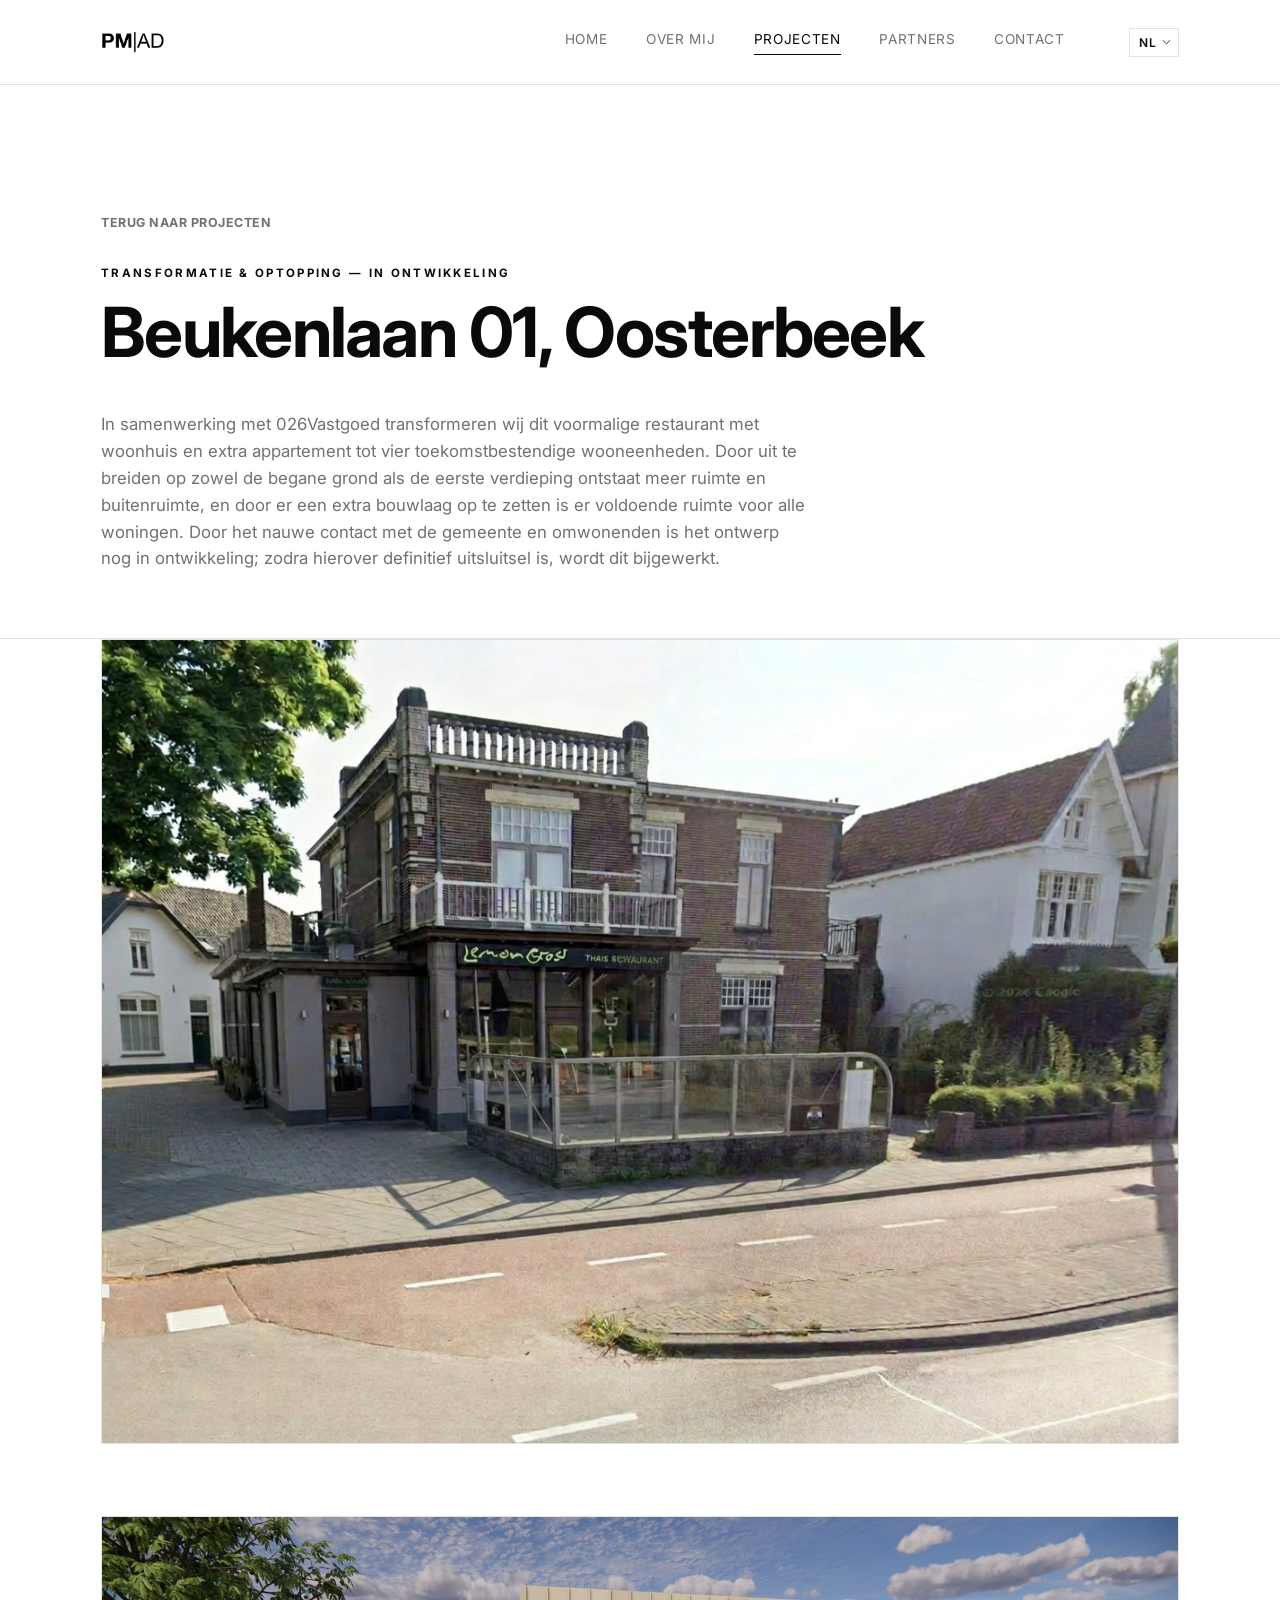
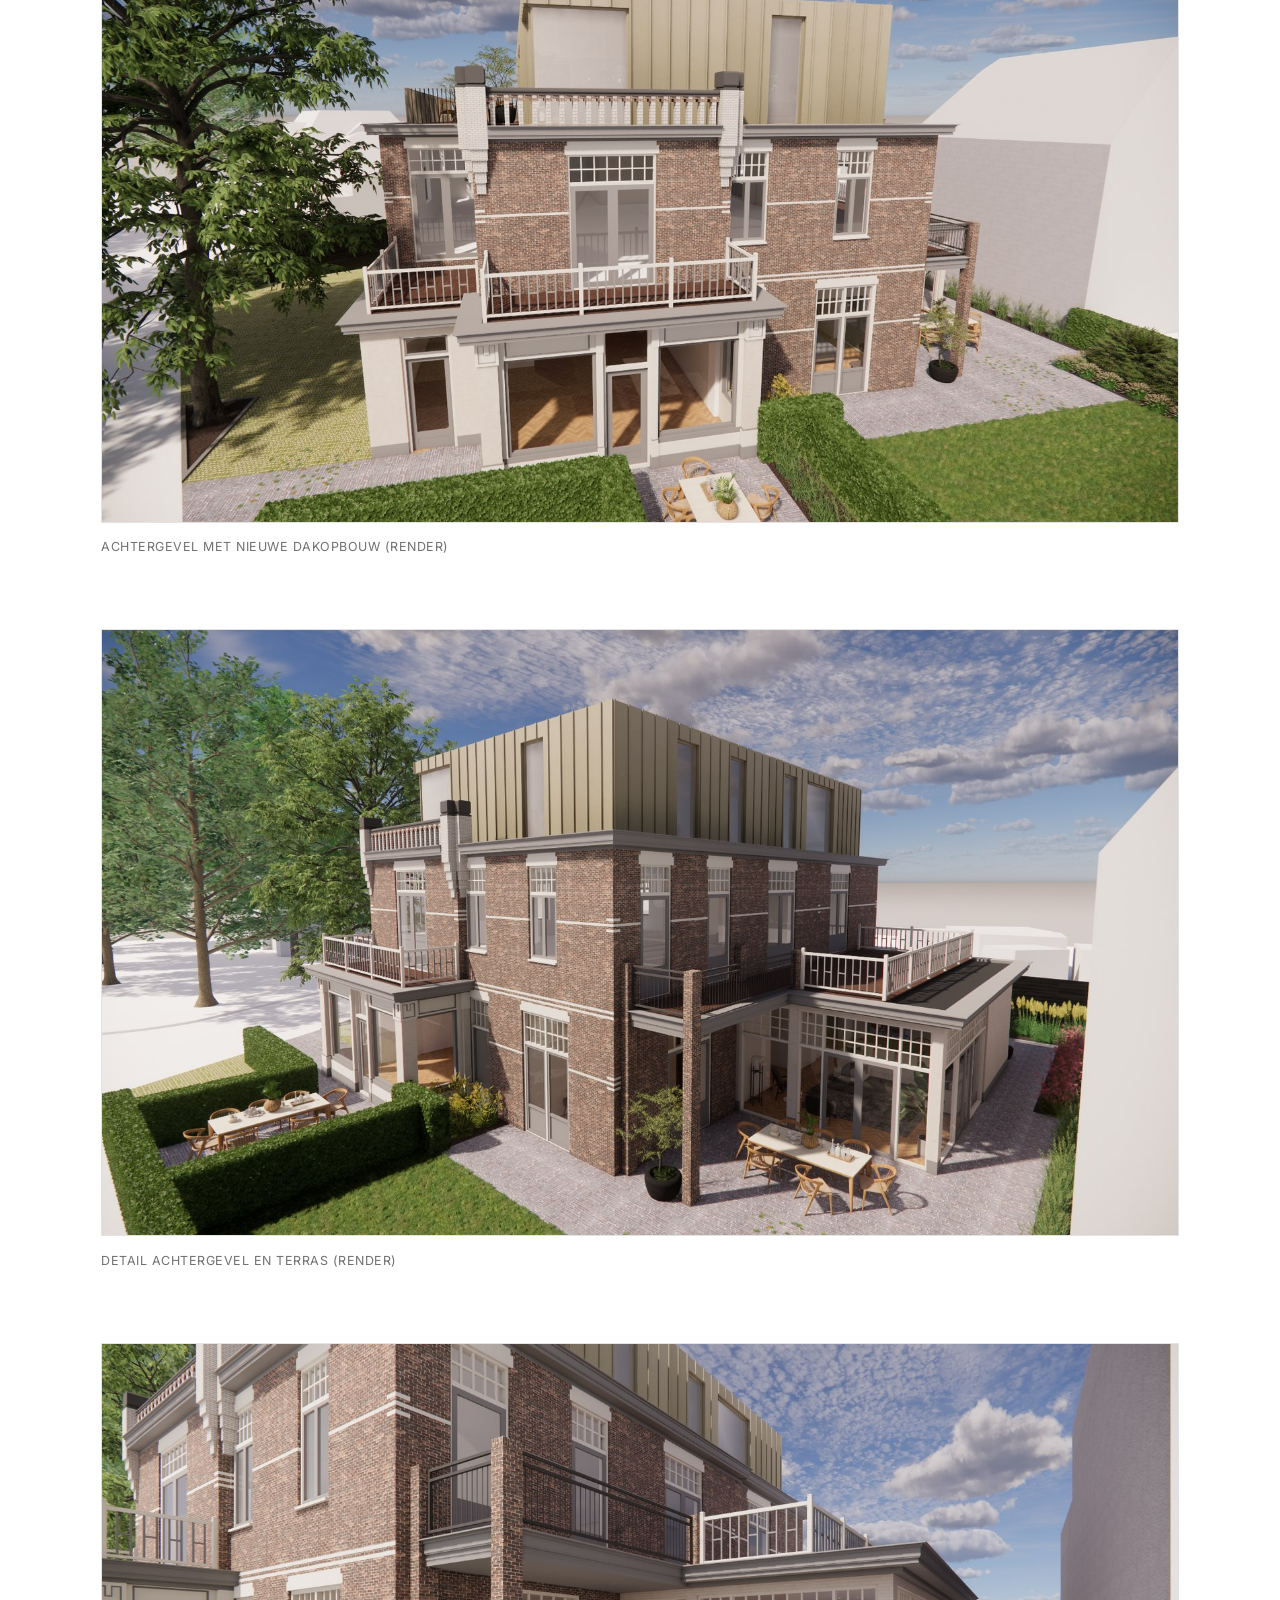
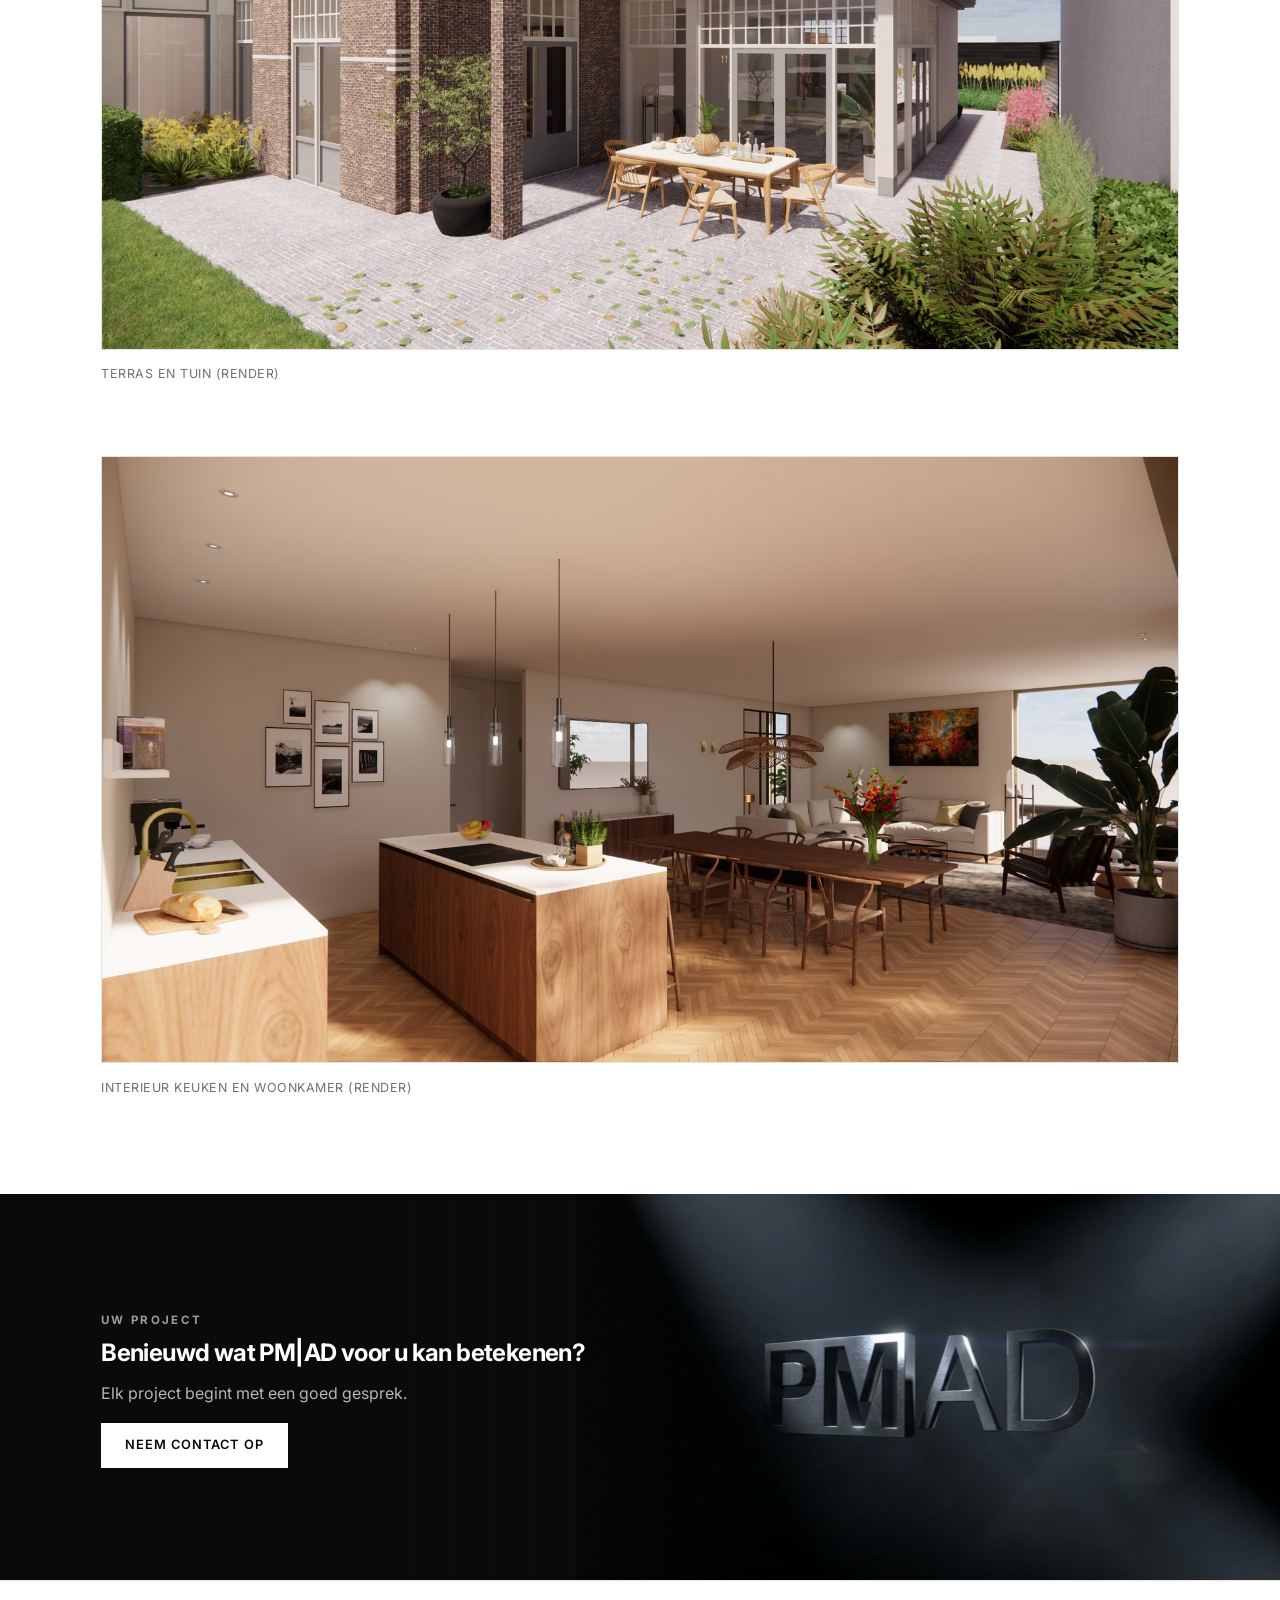
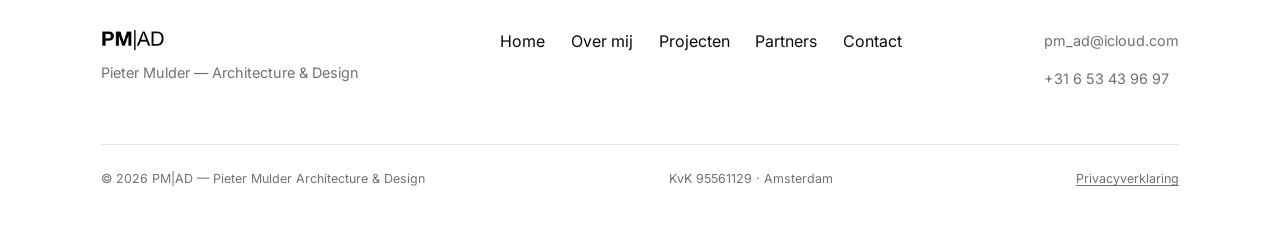
==== beukenlaan-01-oosterbeek.html @ d25ec25c "Add files via upload" ====
<!DOCTYPE html>
<html lang="nl" data-i18n-title="projects.beukenlaan.metaTitle" data-i18n-desc="projects.beukenlaan.metaDescription">
<head>
<meta charset="UTF-8">
<script>document.documentElement.classList.add('js');</script>
<meta name="viewport" content="width=device-width, initial-scale=1.0">
<title>Beukenlaan 01, Oosterbeek — PM|AD</title>
<meta name="description" content="Alle beelden van Beukenlaan 01: transformatie van een voormalig restaurant en woonhuis in Oosterbeek tot vier toekomstbestendige wooneenheden, in samenwerking met 026Vastgoed.">
<link rel="canonical" href="https://pmad.nl/beukenlaan-01-oosterbeek.html">
<meta property="og:type" content="article">
<meta property="og:site_name" content="PM|AD">
<meta property="og:locale" content="nl_NL">
<meta property="og:title" content="Beukenlaan 01, Oosterbeek — PM|AD">
<meta property="og:description" content="Alle beelden van Beukenlaan 01: transformatie van een voormalig restaurant en woonhuis in Oosterbeek tot vier toekomstbestendige wooneenheden, in samenwerking met 026Vastgoed.">
<meta property="og:url" content="https://pmad.nl/beukenlaan-01-oosterbeek.html">
<meta property="og:image" content="https://pmad.nl/images/og-image.jpg">
<meta property="og:image:width" content="1200">
<meta property="og:image:height" content="630">
<meta name="twitter:card" content="summary_large_image">
<meta name="twitter:title" content="Beukenlaan 01, Oosterbeek — PM|AD">
<meta name="twitter:description" content="Alle beelden van Beukenlaan 01: transformatie van een voormalig restaurant en woonhuis in Oosterbeek tot vier toekomstbestendige wooneenheden, in samenwerking met 026Vastgoed.">
<meta name="twitter:image" content="https://pmad.nl/images/og-image.jpg">
<link rel="icon" type="image/png" href="favicon-32.png">
<link rel="apple-touch-icon" href="apple-touch-icon.png">
<link rel="stylesheet" href="css/style.css">
</head>
<body>

<header class="site-header">
  <div class="container">
    <a href="index.html" class="logo" aria-label="PM|AD — home"><img src="images/logo-zwart-wit.png" alt="PM|AD — Pieter Mulder Architecture &amp; Design" class="logo-img"></a>
    <nav class="main-nav">
      <a href="index.html" data-i18n="nav.home">Home</a>
      <a href="over-mij.html" data-i18n="nav.about">Over mij</a>
      <a href="projecten.html" class="active" data-i18n="nav.projects">Projecten</a>
      <a href="partners.html" data-i18n="nav.partners">Partners</a>
      <a href="contact.html" data-i18n="nav.contact">Contact</a>
      <div class="lang-switch">
        <select class="lang-select" aria-label="Language / Taal">
          <option value="nl">NL</option>
          <option value="en">EN</option>
        </select>
      </div>
    </nav>
    <button class="nav-toggle" aria-label="Menu openen" data-i18n-attr="aria-label:nav.menuLabel"><span></span><span></span><span></span></button>
  </div>
</header>

<main>

  <section class="hero" style="padding-bottom: 2rem;">
    <div class="container">
      <a class="back-link reveal" href="projecten.html" data-i18n="common.backToProjects">&larr;&nbsp;Terug naar projecten</a>
      <span class="eyebrow reveal" data-i18n="projects.beukenlaan.meta">Transformatie &amp; optopping — in ontwikkeling</span>
      <h1 class="reveal" style="max-width:24ch;" data-i18n="projects.beukenlaan.title">Beukenlaan 01, Oosterbeek</h1>
      <p class="lede reveal" style="max-width:64ch;" data-i18n="projects.beukenlaan.desc">In samenwerking met 026Vastgoed transformeren wij dit voormalige restaurant met woonhuis en extra appartement tot vier toekomstbestendige wooneenheden. Door uit te breiden op zowel de begane grond als de eerste verdieping ontstaat meer ruimte en buitenruimte, en door er een extra bouwlaag op te zetten is er voldoende ruimte voor alle woningen. Door het nauwe contact met de gemeente en omwonenden is het ontwerp nog in ontwikkeling; zodra hierover definitief uitsluitsel is, wordt dit bijgewerkt.</p>
    </div>
  </section>

  <section style="padding-top:0;">
    <div class="container">
      <div class="image-stack">
        <figure class="reveal">
          <img src="images/beukenlaan-bestaand.jpg" alt="Beukenlaan 01 — bestaande situatie, Oosterbeek" loading="lazy">
        </figure>
        <figure class="reveal">
          <img src="images/beukenlaan-achtergevel.jpg" alt="Beukenlaan 01 — achtergevel met nieuwe dakopbouw (render)" loading="lazy">
          <figcaption data-i18n="projects.beukenlaan.d1">Achtergevel met nieuwe dakopbouw (render)</figcaption>
        </figure>
        <figure class="reveal">
          <img src="images/beukenlaan-achtergevel-detail.jpg" alt="Beukenlaan 01 — detail achtergevel en terras (render)" loading="lazy">
          <figcaption data-i18n="projects.beukenlaan.d2">Detail achtergevel en terras (render)</figcaption>
        </figure>
        <figure class="reveal">
          <img src="images/beukenlaan-tuin.jpg" alt="Beukenlaan 01 — terras en tuin (render)" loading="lazy">
          <figcaption data-i18n="projects.beukenlaan.d3">Terras en tuin (render)</figcaption>
        </figure>
        <figure class="reveal">
          <img src="images/beukenlaan-keuken.jpg" alt="Beukenlaan 01 — interieur keuken en woonkamer (render)" loading="lazy">
          <figcaption data-i18n="projects.beukenlaan.d4">Interieur keuken en woonkamer (render)</figcaption>
        </figure>
      </div>
    </div>
  </section>

  <section class="cta-band">
    <div class="container">
      <span class="eyebrow" data-i18n="projects.cta.eyebrow">Uw project</span>
      <h2 data-i18n="projects.cta.title">Benieuwd wat PM|AD voor u kan betekenen?</h2>
      <p data-i18n="projects.cta.text">Elk project begint met een goed gesprek.</p>
      <div class="btn-row">
        <a href="contact.html" class="btn btn-primary" data-i18n="projects.cta.btnContact">Neem contact op</a>
      </div>
    </div>
  </section>

</main>

<footer class="site-footer">
  <div class="container">
    <div class="footer-grid">
      <div class="footer-col">
        <a href="index.html" class="logo"><img src="images/logo-zwart-wit.png" alt="PM|AD — Pieter Mulder Architecture &amp; Design" class="logo-img"></a>
        <p data-i18n="footer.tagline">Pieter Mulder — Architecture &amp; Design</p>
      </div>
      <nav class="footer-nav">
        <a href="index.html" data-i18n="nav.home">Home</a>
        <a href="over-mij.html" data-i18n="nav.about">Over mij</a>
        <a href="projecten.html" data-i18n="nav.projects">Projecten</a>
        <a href="partners.html" data-i18n="nav.partners">Partners</a>
        <a href="contact.html" data-i18n="nav.contact">Contact</a>
      </nav>
      <div class="footer-col">
        <p><a href="mailto:pm_ad@icloud.com">pm_ad@icloud.com</a></p>
        <p><a href="tel:+31653439697">+31 6 53 43 96 97</a></p>
      </div>
    </div>
    <div class="footer-bottom">
      <span>&copy; <span data-year></span> <span data-i18n="footer.copyrightName">PM|AD — Pieter Mulder Architecture &amp; Design</span></span>
      <span>KvK 95561129 · Amsterdam</span>
      <a href="privacy.html" data-i18n="footer.privacyLink">Privacyverklaring</a>
    </div>
  </div>
</footer>

<script src="js/i18n.js"></script>
<script src="js/main.js"></script>
</body>
</html>
---- css/style.css ----
/* ===========================================================
   PM|AD — Architectuur
   Strak, minimalistisch, monochroom (zwart / wit / grijs).
   =========================================================== */

@import url('https://fonts.googleapis.com/css2?family=Inter:wght@300;400;500;600;700;800&display=swap');

:root {
  --bg: #ffffff;
  --bg-alt: #f3f3f3;
  --ink: #0a0a0a;
  --muted: #717171;
  --line: #e3e3e3;
  --accent: #0a0a0a;
  --accent-ink: #ffffff;
  --max: 1180px;
  --pad: clamp(1.5rem, 4vw, 4rem);
  --sans: 'Inter', -apple-system, BlinkMacSystemFont, 'Segoe UI', sans-serif;
}

* { box-sizing: border-box; }
html { scroll-behavior: smooth; }

body {
  margin: 0;
  background: var(--bg);
  color: var(--ink);
  font-family: var(--sans);
  font-weight: 400;
  line-height: 1.6;
  -webkit-font-smoothing: antialiased;
}

img { max-width: 100%; display: block; }

a { color: inherit; text-decoration: none; }

h1, h2, h3, h4 {
  font-family: var(--sans);
  font-weight: 700;
  line-height: 1.1;
  margin: 0 0 0.6em;
  letter-spacing: -0.025em;
}

p { margin: 0 0 1em; color: var(--ink); }

.container {
  max-width: var(--max);
  margin: 0 auto;
  padding: 0 var(--pad);
}

.eyebrow {
  display: inline-block;
  font-size: 0.72rem;
  letter-spacing: 0.2em;
  text-transform: uppercase;
  color: var(--ink);
  font-weight: 700;
  margin-bottom: 1em;
}

/* ---------- Header ---------- */
.site-header {
  position: sticky;
  top: 0;
  z-index: 50;
  background: rgba(255, 255, 255, 0.92);
  backdrop-filter: blur(8px);
  border-bottom: 1px solid var(--line);
}

.site-header .container {
  display: flex;
  align-items: center;
  justify-content: space-between;
  height: 84px;
}

/* Wordmark: PM (bold) | (thin bar) AD (regular) — naar het aangeleverde logo */
.logo {
  display: inline-flex;
  align-items: center;
  gap: 0.4em;
  font-family: var(--sans);
  font-weight: 800;
  font-size: 1.3rem;
  letter-spacing: 0.01em;
  text-transform: uppercase;
  line-height: 1;
}

.logo .lite {
  font-weight: 400;
}

.logo .bar {
  display: inline-block;
  width: 1px;
  height: 0.95em;
  background: currentColor;
  opacity: 0.45;
}

.logo-img {
  height: 22px;
  width: auto;
  display: block;
}

.logo span.tagline {
  display: block;
  font-family: var(--sans);
  font-weight: 400;
  text-transform: none;
  letter-spacing: 0.03em;
  font-size: 0.62rem;
  color: var(--muted);
  opacity: 1;
  margin-top: 0.15em;
}

.site-footer .logo,
.cta-band .logo { margin-bottom: 0.3rem; }

.main-nav {
  display: flex;
  align-items: center;
  gap: 2.4rem;
}

.main-nav a {
  font-size: 0.85rem;
  letter-spacing: 0.05em;
  text-transform: uppercase;
  color: var(--muted);
  position: relative;
  padding-bottom: 4px;
  transition: color 0.25s ease;
}

.main-nav a:hover,
.main-nav a.active {
  color: var(--ink);
}

.main-nav a.active::after {
  content: '';
  position: absolute;
  left: 0;
  bottom: 0;
  width: 100%;
  height: 1px;
  background: var(--ink);
}

.nav-toggle {
  display: none;
  flex-direction: column;
  gap: 5px;
  background: none;
  border: none;
  cursor: pointer;
  padding: 8px;
}

.nav-toggle span {
  width: 22px;
  height: 1px;
  background: var(--ink);
  display: block;
}

/* ---------- Language switcher ---------- */
.lang-switch {
  display: flex;
  align-items: center;
  margin-left: 1.6rem;
}

.lang-select {
  appearance: none;
  -webkit-appearance: none;
  font-family: var(--sans);
  font-size: 0.75rem;
  font-weight: 600;
  letter-spacing: 0.06em;
  text-transform: uppercase;
  color: var(--ink);
  background: transparent
    url("data:image/svg+xml,%3Csvg xmlns='http://www.w3.org/2000/svg' viewBox='0 0 10 6'%3E%3Cpath d='M1 1l4 4 4-4' fill='none' stroke='%23717171' stroke-width='1.2'/%3E%3C/svg%3E")
    no-repeat right 0.6em center;
  background-size: 9px 6px;
  border: 1px solid var(--line);
  padding: 0.5em 1.7em 0.5em 0.8em;
  cursor: pointer;
  transition: border-color 0.2s ease;
}

.lang-select:hover,
.lang-select:focus {
  border-color: var(--ink);
  outline: none;
}

@media (max-width: 860px) {
  .lang-switch { margin-left: 1rem; }
}

/* ---------- Buttons ---------- */
.btn {
  display: inline-flex;
  align-items: center;
  gap: 0.5em;
  padding: 0.9em 1.8em;
  font-size: 0.8rem;
  font-weight: 600;
  letter-spacing: 0.08em;
  text-transform: uppercase;
  border: 1px solid var(--ink);
  transition: all 0.2s ease;
}

.btn-primary {
  background: var(--ink);
  color: var(--bg);
}

.btn-primary:hover {
  background: #2c2c2c;
  border-color: #2c2c2c;
}

.btn-outline {
  background: transparent;
  color: var(--ink);
}

.btn-outline:hover {
  background: var(--ink);
  color: var(--bg);
}

.btn-row {
  display: flex;
  gap: 1rem;
  flex-wrap: wrap;
}

/* ---------- Hero ---------- */
.hero {
  padding: clamp(4rem, 10vw, 8rem) 0 clamp(3rem, 8vw, 6rem);
  border-bottom: 1px solid var(--line);
}

.hero-grid {
  display: grid;
  grid-template-columns: 1.1fr 0.9fr;
  gap: clamp(2rem, 5vw, 5rem);
  align-items: end;
}

.hero h1 {
  font-size: clamp(2.4rem, 5.4vw, 4.4rem);
  max-width: 14ch;
}

.hero .lede {
  font-size: 1.05rem;
  color: var(--muted);
  max-width: 40ch;
  margin-bottom: 2em;
}

/* ---------- Placeholder image blocks ---------- */
.ph {
  position: relative;
  width: 100%;
  background:
    repeating-linear-gradient(135deg, rgba(10,10,10,0.05) 0px, rgba(10,10,10,0.05) 1px, transparent 1px, transparent 14px),
    var(--bg-alt);
  border: 1px solid var(--line);
  display: flex;
  align-items: center;
  justify-content: center;
  overflow: hidden;
}

.ph::before {
  content: '';
  position: absolute;
  inset: 0;
  background-image: url("data:image/svg+xml,%3Csvg xmlns='http://www.w3.org/2000/svg' viewBox='0 0 200 140' fill='none' stroke='%23717171' stroke-width='0.6' opacity='0.35'%3E%3Cpath d='M20 120 L20 40 L60 20 L100 40 L100 120'/%3E%3Cpath d='M100 120 L100 60 L150 45 L180 60 L180 120'/%3E%3Cline x1='10' y1='120' x2='190' y2='120'/%3E%3Cline x1='60' y1='20' x2='60' y2='120'/%3E%3Crect x='35' y='70' width='14' height='18'/%3E%3Crect x='115' y='75' width='14' height='18'/%3E%3Crect x='145' y='70' width='14' height='18'/%3E%3C/svg%3E");
  background-repeat: no-repeat;
  background-position: center;
  background-size: 60%;
}

.ph-label {
  position: relative;
  z-index: 1;
  font-family: var(--sans);
  font-size: 0.7rem;
  letter-spacing: 0.08em;
  text-transform: uppercase;
  color: var(--muted);
  background: var(--bg);
  border: 1px solid var(--line);
  padding: 0.5em 1em;
}

.hero .ph { aspect-ratio: 4 / 5; }

/* Homepage hero: real 3D PM|AD wordmark render */
.hero-image {
  aspect-ratio: 1 / 1;
  display: flex;
  align-items: center;
  justify-content: center;
  overflow: hidden;
}

.hero-image img {
  width: 100%;
  height: 100%;
  object-fit: cover;
  object-position: 41% 50%;
  display: block;
  -webkit-mask-image: radial-gradient(circle closest-side at center, #000 55%, transparent 100%);
  mask-image: radial-gradient(circle closest-side at center, #000 55%, transparent 100%);
  -webkit-mask-repeat: no-repeat;
  mask-repeat: no-repeat;
}

/* ---------- Sections ---------- */
section { padding: clamp(3.5rem, 8vw, 6rem) 0; }

.section-head {
  display: flex;
  justify-content: space-between;
  align-items: flex-end;
  gap: 2rem;
  margin-bottom: 3rem;
  border-bottom: 1px solid var(--line);
  padding-bottom: 1.5rem;
}

.section-head h2 { font-size: clamp(1.8rem, 3.4vw, 2.6rem); margin: 0; }

.section-head .lede { color: var(--muted); max-width: 42ch; margin: 0; }

/* ---------- Intro / stats ---------- */
.intro-split {
  display: grid;
  grid-template-columns: 0.9fr 1.1fr;
  gap: clamp(2rem, 5vw, 5rem);
}

.stat-row {
  display: grid;
  grid-template-columns: repeat(3, 1fr);
  gap: 2rem;
  margin-top: 2.5rem;
  border-top: 1px solid var(--line);
  padding-top: 2rem;
}

.stat-row.stat-row-2 {
  grid-template-columns: repeat(2, 1fr);
  max-width: 26rem;
}

.stat b {
  display: block;
  font-family: var(--sans);
  font-size: 2.2rem;
  font-weight: 800;
  color: var(--ink);
  letter-spacing: -0.02em;
}

.stat span {
  font-size: 0.78rem;
  letter-spacing: 0.04em;
  color: var(--muted);
}

/* ---------- Project grid ---------- */
.project-grid {
  display: grid;
  grid-template-columns: repeat(3, 1fr);
  gap: 2.5rem 2rem;
}

.project-card .ph { aspect-ratio: 4 / 3; margin-bottom: 1.2rem; }

.project-card h3 {
  font-size: 1.3rem;
  margin-bottom: 0.2em;
}

.project-card .meta {
  font-size: 0.75rem;
  letter-spacing: 0.06em;
  text-transform: uppercase;
  color: var(--muted);
  font-weight: 600;
  margin-bottom: 0.6em;
  display: block;
}

.project-card p { color: var(--muted); font-size: 0.95rem; }

.project-grid.wide { grid-template-columns: repeat(2, 1fr); }
.project-grid.wide .project-card .ph { aspect-ratio: 16 / 10; }

/* Real project photo (replaces .ph placeholder once a photo exists) */
.project-photo {
  display: block;
  aspect-ratio: 16 / 10;
  margin-bottom: 1.2rem;
  border: 1px solid var(--line);
  overflow: hidden;
  position: relative;
  cursor: pointer;
}

.project-photo img {
  width: 100%;
  height: 100%;
  object-fit: cover;
  display: block;
  filter: grayscale(1) contrast(1.04);
  transition: filter 0.3s ease;
}

.project-photo:hover img { filter: grayscale(0); }

.photo-hint {
  position: absolute;
  right: 0.9rem;
  bottom: 0.9rem;
  background: rgba(255, 255, 255, 0.92);
  color: var(--ink);
  font-size: 0.68rem;
  letter-spacing: 0.08em;
  text-transform: uppercase;
  font-weight: 700;
  padding: 0.55em 0.9em;
  opacity: 0;
  transform: translateY(6px);
  transition: opacity 0.25s ease, transform 0.25s ease;
}

.project-photo:hover .photo-hint,
.project-photo:focus-visible .photo-hint,
.partner-logo:hover .photo-hint,
.partner-logo:focus-visible .photo-hint {
  opacity: 1;
  transform: translateY(0);
}

/* Strip of supporting drawings (plattegronden, gevels) under a project */
.drawing-strip {
  display: grid;
  grid-template-columns: repeat(4, 1fr);
  gap: 0.9rem;
  margin-top: 1.3rem;
}

.drawing-thumb {
  border: 1px solid var(--line);
  background: var(--bg-alt);
  overflow: hidden;
}

.drawing-thumb img {
  width: 100%;
  height: 100%;
  object-fit: contain;
  aspect-ratio: 4 / 3;
  display: block;
  background: #fff;
  filter: grayscale(1) contrast(1.04);
}

.drawing-thumb span {
  display: block;
  font-size: 0.68rem;
  letter-spacing: 0.04em;
  text-transform: uppercase;
  color: var(--muted);
  padding: 0.5em 0.7em;
  border-top: 1px solid var(--line);
}

@media (max-width: 700px) {
  .drawing-strip { grid-template-columns: repeat(2, 1fr); }
}

/* ---------- Project detail page (all images, stacked) ---------- */
.back-link {
  display: flex;
  width: fit-content;
  align-items: center;
  gap: 0.5em;
  font-family: var(--sans);
  font-size: 0.78rem;
  font-weight: 700;
  letter-spacing: 0.04em;
  text-transform: uppercase;
  color: var(--muted);
  text-decoration: none;
  margin-bottom: 1.6rem;
  transition: color 0.2s ease;
}

.back-link:hover { color: var(--ink); }

.image-stack {
  display: flex;
  flex-direction: column;
  gap: clamp(2.5rem, 6vw, 4.5rem);
}

.image-stack figure {
  margin: 0;
}

.image-stack img {
  width: 100%;
  height: auto;
  display: block;
  border: 1px solid var(--line);
}

.image-stack figcaption {
  margin-top: 0.9rem;
  font-size: 0.78rem;
  letter-spacing: 0.04em;
  text-transform: uppercase;
  color: var(--muted);
}

/* ---------- Partners page ---------- */
.partner-grid {
  display: grid;
  grid-template-columns: repeat(2, 1fr);
  gap: clamp(2rem, 5vw, 3.5rem);
}

.partner-card { display: block; }

.partner-logo {
  display: block;
  position: relative;
  aspect-ratio: 2.4 / 1;
  border: 1px solid var(--line);
  overflow: hidden;
  cursor: pointer;
  margin-bottom: 1.2rem;
}

.partner-logo img {
  width: 100%;
  height: 100%;
  object-fit: contain;
  padding: 1.5rem;
  box-sizing: border-box;
  display: block;
}

.partner-logo .logo-img {
  position: absolute;
  inset: 0;
  transition: opacity 0.3s ease;
}

.partner-logo .logo-img--gold { opacity: 0; }

.partner-logo:hover .logo-img--gold,
.partner-logo:focus-visible .logo-img--gold {
  opacity: 1;
}

.partner-card h3 {
  font-family: var(--sans);
  font-size: 1.15rem;
  font-weight: 700;
  margin: 0 0 0.5em;
}

.partner-card p {
  color: var(--muted);
  font-size: 0.95rem;
}

@media (max-width: 700px) {
  .partner-grid { grid-template-columns: 1fr; }
}

/* ---------- Filter tags ---------- */
.filters {
  display: flex;
  flex-wrap: wrap;
  gap: 0.6rem;
  margin-bottom: 2.5rem;
}

.filters button {
  font-family: var(--sans);
  font-size: 0.75rem;
  font-weight: 600;
  letter-spacing: 0.05em;
  text-transform: uppercase;
  padding: 0.55em 1.1em;
  border: 1px solid var(--line);
  background: transparent;
  color: var(--muted);
  cursor: pointer;
  transition: all 0.2s ease;
}

.filters button.active,
.filters button:hover {
  border-color: var(--ink);
  color: var(--ink);
}

/* ---------- About page ---------- */
.about-hero {
  display: grid;
  grid-template-columns: 0.8fr 1.2fr;
  gap: clamp(2rem, 5vw, 4rem);
  align-items: center;
}

.about-hero .ph { aspect-ratio: 3 / 4; }

.about-photo {
  aspect-ratio: 3 / 4;
  overflow: hidden;
  border: 1px solid var(--line);
}

.about-photo img {
  width: 100%;
  height: 100%;
  object-fit: cover;
  display: block;
}

.timeline {
  border-top: 1px solid var(--line);
}

.timeline-item {
  display: grid;
  grid-template-columns: 140px 1fr;
  gap: 2rem;
  padding: 1.8rem 0;
  border-bottom: 1px solid var(--line);
}

.timeline-item .year {
  font-family: var(--sans);
  font-weight: 600;
  color: var(--muted);
  font-size: 0.85rem;
  letter-spacing: 0.03em;
  text-transform: uppercase;
}

.tags {
  display: flex;
  flex-wrap: wrap;
  gap: 0.6rem;
  margin-top: 1.5rem;
}

.tags span {
  font-size: 0.75rem;
  letter-spacing: 0.04em;
  text-transform: uppercase;
  color: var(--muted);
  border: 1px solid var(--line);
  padding: 0.5em 1em;
}

/* ---------- Contact ---------- */
.contact-grid {
  display: grid;
  grid-template-columns: 0.9fr 1.1fr;
  gap: clamp(2rem, 5vw, 5rem);
}

.contact-info dt {
  font-size: 0.72rem;
  letter-spacing: 0.08em;
  text-transform: uppercase;
  font-weight: 700;
  color: var(--ink);
  margin-top: 1.6rem;
}

.contact-info dt:first-child { margin-top: 0; }

.contact-info dd {
  margin: 0.3em 0 0;
  font-size: 1.05rem;
}

form.contact-form {
  display: grid;
  gap: 1.2rem;
}

.contact-form label {
  display: block;
  font-size: 0.72rem;
  letter-spacing: 0.06em;
  text-transform: uppercase;
  color: var(--muted);
  margin-bottom: 0.5em;
}

.contact-form input,
.contact-form textarea {
  width: 100%;
  padding: 0.85em 1em;
  background: var(--bg);
  border: 1px solid var(--line);
  font-family: var(--sans);
  font-size: 0.95rem;
  color: var(--ink);
}

.contact-form input:focus,
.contact-form textarea:focus {
  outline: none;
  border-color: var(--ink);
}

.contact-form textarea { resize: vertical; min-height: 140px; }

.form-note {
  font-size: 0.8rem;
  color: var(--muted);
  margin-top: -0.4rem;
}

.form-status {
  font-size: 0.85rem;
  color: var(--ink);
  font-weight: 600;
  min-height: 1.2em;
}

/* ---------- CTA band ---------- */
.cta-band {
  background:
    linear-gradient(90deg, var(--ink) 0%, var(--ink) 30%, rgba(10,10,10,0) 62%),
    url('../images/logo-3d-zwart.jpg') right center / 55% auto no-repeat,
    var(--ink);
  color: var(--bg);
  text-align: left;
  padding-top: clamp(4rem, 10vw, 7rem);
  padding-bottom: clamp(4rem, 10vw, 7rem);
}

.cta-band .container > * { max-width: 34rem; }

.cta-band h2 { color: var(--bg); }
.cta-band p { color: rgba(255,255,255,0.7); }
.cta-band .eyebrow { color: rgba(255,255,255,0.6) !important; }

.cta-band .btn-primary {
  background: #ffffff;
  border-color: #ffffff;
  color: var(--ink);
}

.cta-band .btn-primary:hover {
  background: #d9d9d9;
  border-color: #d9d9d9;
}

.cta-band .btn-outline {
  border-color: rgba(255,255,255,0.4);
  color: var(--bg);
}

.cta-band .btn-outline:hover {
  background: var(--bg);
  color: var(--ink);
}

.cta-band .btn-row { justify-content: flex-start; }

/* ---------- Footer ---------- */
.site-footer {
  border-top: 1px solid var(--line);
  padding: 3rem 0;
}

.footer-grid {
  display: flex;
  justify-content: space-between;
  align-items: flex-start;
  gap: 2rem;
  flex-wrap: wrap;
}

.footer-grid .logo { margin-bottom: 0.6rem; }

.footer-col p, .footer-col a {
  color: var(--muted);
  font-size: 0.9rem;
}

.footer-nav {
  display: flex;
  gap: 1.6rem;
  flex-wrap: wrap;
}

.footer-nav a:hover { color: var(--ink); }

.footer-bottom a { text-decoration: underline; text-underline-offset: 2px; }
.footer-bottom a:hover { color: var(--ink); }

/* ---------- Policy / legal text pages ---------- */
.policy-content h2 {
  font-size: 1.2rem;
  margin-top: 2.75rem;
}
.policy-content h2:first-child { margin-top: 0; }
.policy-content p {
  color: var(--muted);
  line-height: 1.7;
  max-width: 62ch;
}

.footer-bottom {
  margin-top: 2.5rem;
  padding-top: 1.5rem;
  border-top: 1px solid var(--line);
  font-size: 0.78rem;
  color: var(--muted);
  display: flex;
  justify-content: space-between;
  flex-wrap: wrap;
  gap: 0.6rem;
}

/* ---------- Reveal animation ----------
   Progressive enhancement: content is fully visible by default so it
   never depends on JavaScript running. Only when the synchronous
   inline script in <head> confirms JS is active (adding "js" to
   <html>, before first paint) do .reveal elements start hidden and
   fade in via IntersectionObserver in js/main.js. This avoids both a
   flash-of-hidden-content and a permanently-blank page if JS fails. */
.js .reveal {
  opacity: 0;
  transform: translateY(16px);
  transition: opacity 0.7s ease, transform 0.7s ease;
}

.js .reveal.is-visible {
  opacity: 1;
  transform: translateY(0);
}

/* ---------- Responsive ---------- */
@media (max-width: 860px) {
  .main-nav { display: none; }
  .nav-toggle { display: flex; }

  .site-header.nav-open .main-nav {
    display: flex;
    position: absolute;
    top: 84px;
    left: 0;
    right: 0;
    background: var(--bg);
    flex-direction: column;
    align-items: flex-start;
    padding: 1.5rem var(--pad) 2rem;
    border-bottom: 1px solid var(--line);
    gap: 1.2rem;
  }

  .site-header.nav-open .lang-switch { margin-left: 0; margin-top: 0.4rem; }

  .hero-grid,
  .intro-split,
  .about-hero,
  .contact-grid {
    grid-template-columns: 1fr;
  }

  .stat-row { grid-template-columns: repeat(3, 1fr); gap: 1rem; }
  .stat-row.stat-row-2 { grid-template-columns: repeat(2, 1fr); max-width: none; }

  .project-grid,
  .project-grid.wide {
    grid-template-columns: repeat(2, 1fr);
  }

  .timeline-item { grid-template-columns: 1fr; gap: 0.4rem; }

  .cta-band {
    background:
      linear-gradient(rgba(0,0,0,0.75), rgba(0,0,0,0.88)),
      url('../images/logo-3d-zwart.jpg') center 40% / cover no-repeat,
      var(--ink);
  }

  .cta-band .container > * { max-width: none; }
}

@media (max-width: 560px) {
  .project-grid,
  .project-grid.wide {
    grid-template-columns: 1fr;
  }

  .stat-row { grid-template-columns: 1fr; gap: 1.4rem; }

  .section-head { flex-direction: column; align-items: flex-start; }

  .footer-grid { flex-direction: column; }
}
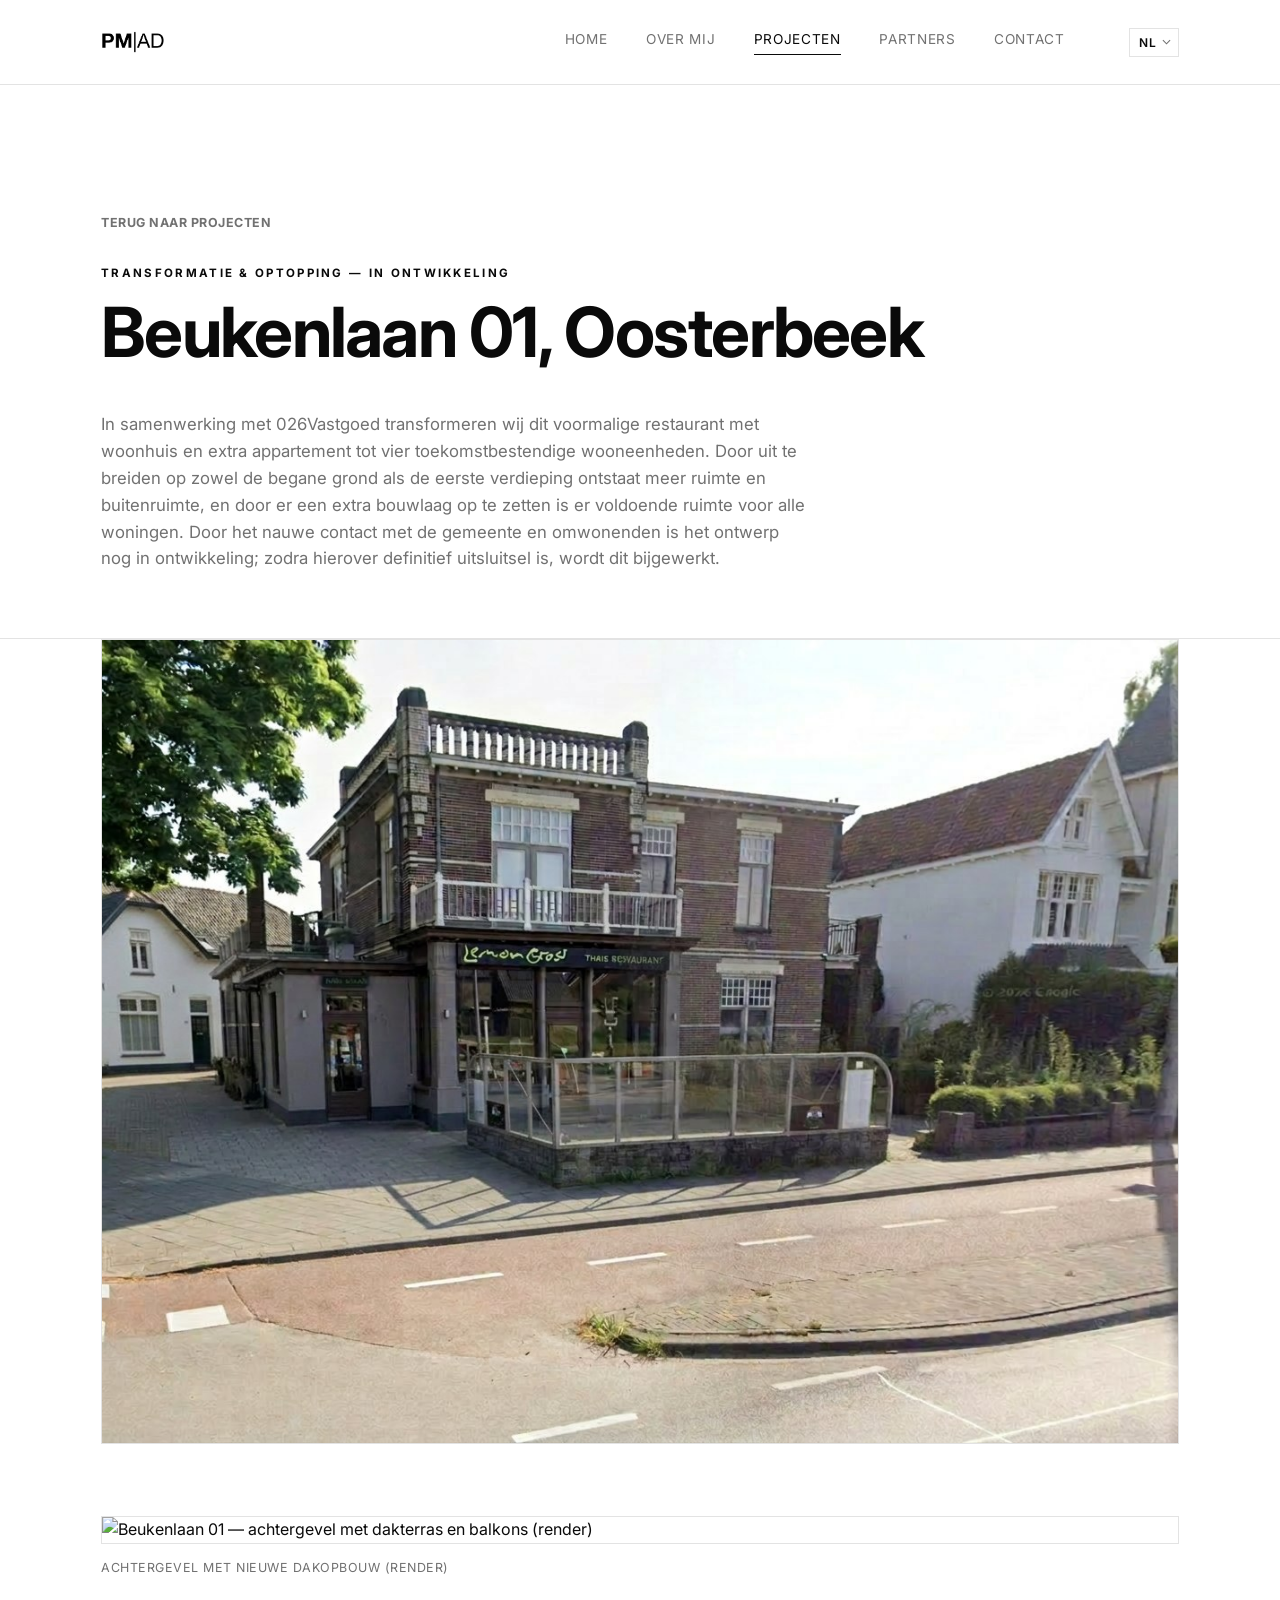
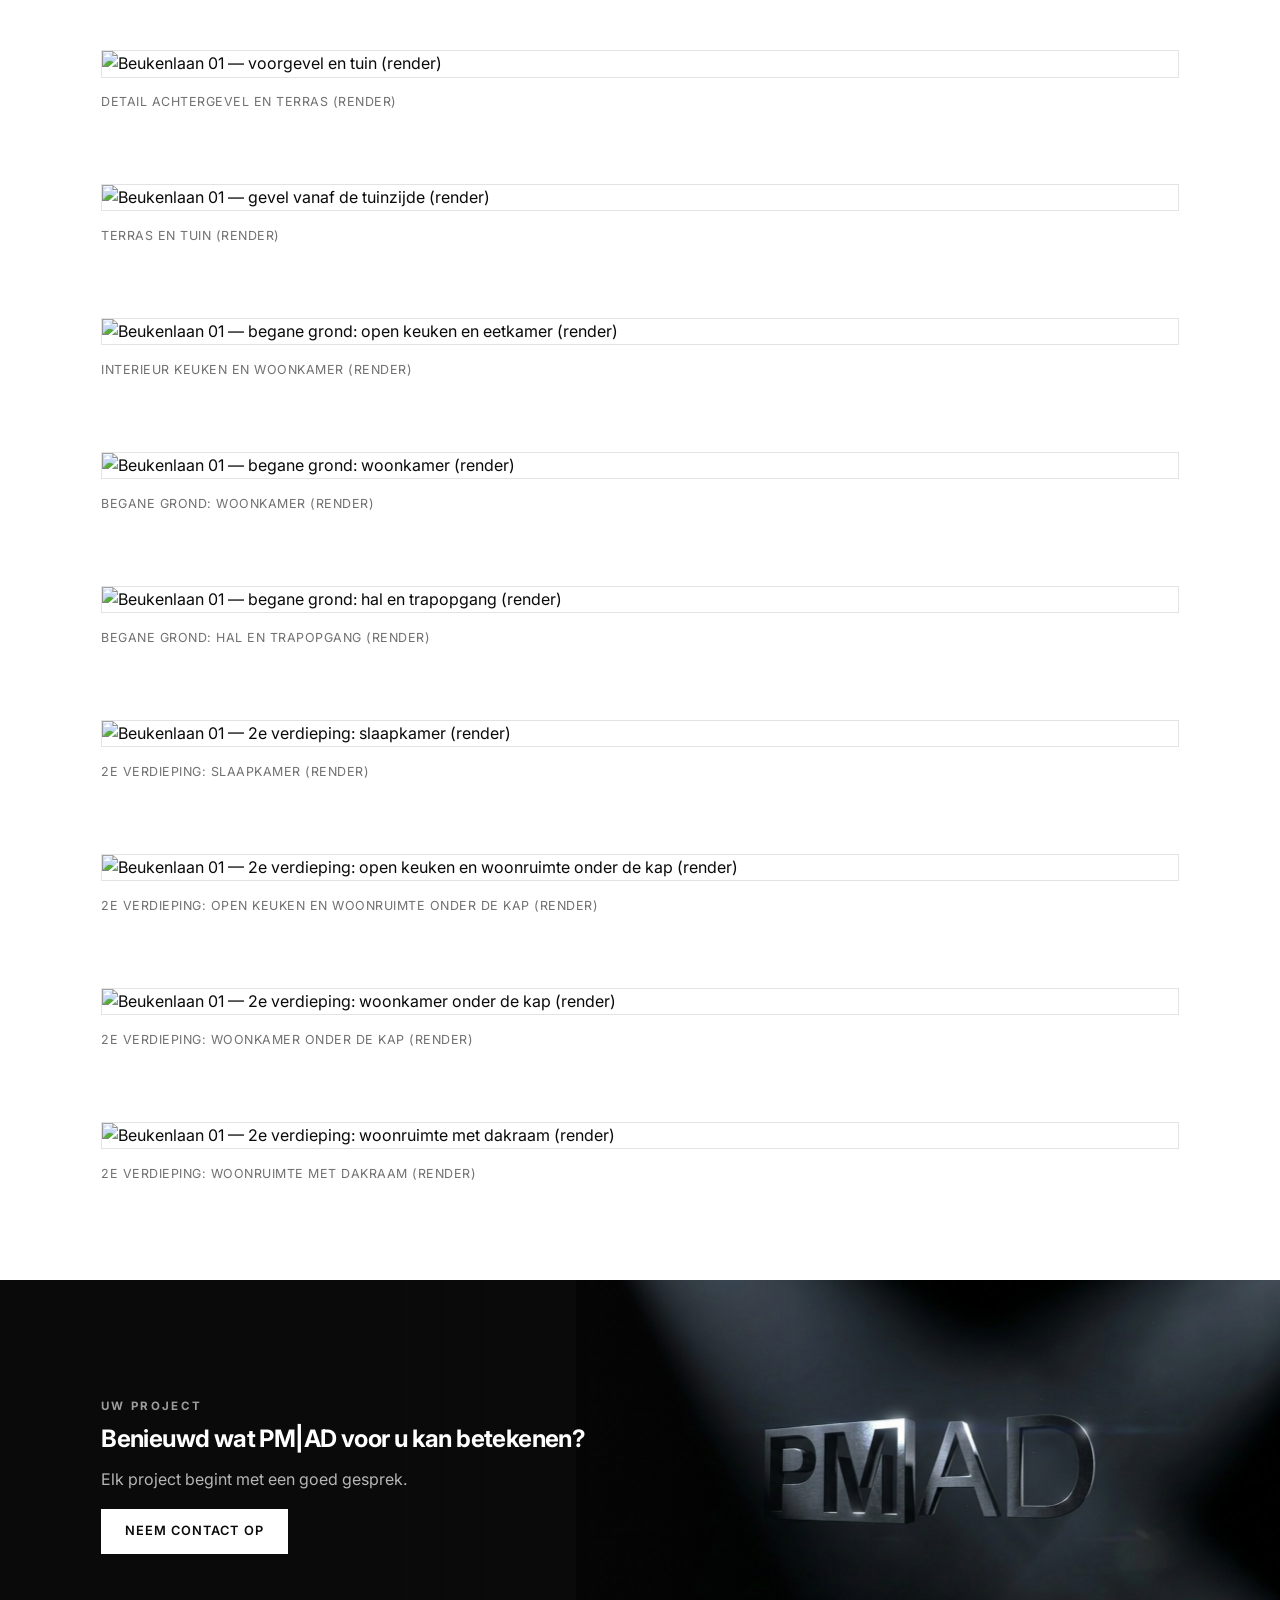
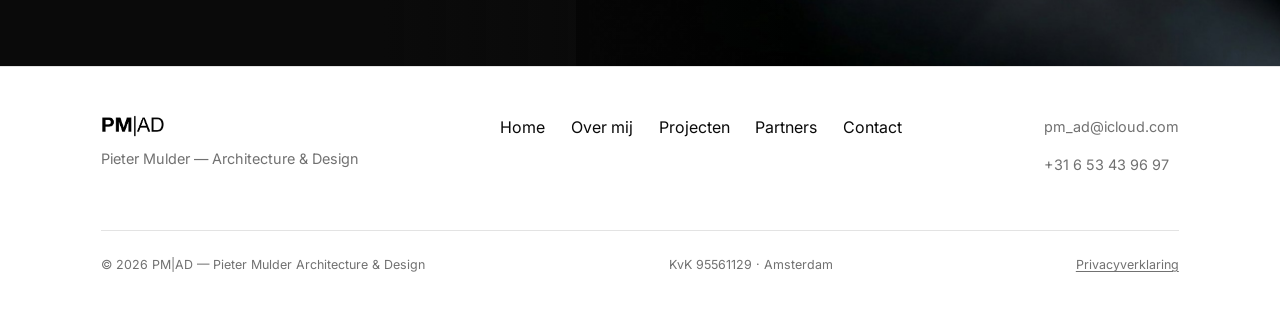
==== commit e688aea4: "Add files via upload" ====
--- a/beukenlaan-01-oosterbeek.html
+++ b/beukenlaan-01-oosterbeek.html
@@ -23,6 +23,9 @@
 <link rel="icon" type="image/png" href="favicon-32.png">
 <link rel="apple-touch-icon" href="apple-touch-icon.png">
 <link rel="stylesheet" href="css/style.css">
+<!-- Cloudflare Web Analytics -->
+<script type='module' src='https://static.cloudflareinsights.com/beacon.min.js' data-cf-beacon='{"token": "836a8a6b4f5c4cd580164457f43cd622"}'></script>
+<!-- End Cloudflare Web Analytics -->
 </head>
 <body>
 
@@ -64,20 +67,44 @@
           <img src="images/beukenlaan-bestaand.jpg" alt="Beukenlaan 01 — bestaande situatie, Oosterbeek" loading="lazy">
         </figure>
         <figure class="reveal">
-          <img src="images/beukenlaan-achtergevel.jpg" alt="Beukenlaan 01 — achtergevel met nieuwe dakopbouw (render)" loading="lazy">
-          <figcaption data-i18n="projects.beukenlaan.d1">Achtergevel met nieuwe dakopbouw (render)</figcaption>
+          <img src="images/beukenlaan-gevel-achter.jpg" alt="Beukenlaan 01 — achtergevel met dakterras en balkons (render)" loading="lazy">
+          <figcaption data-i18n="projects.beukenlaan.d1">Achtergevel met dakterras en balkons (render)</figcaption>
         </figure>
         <figure class="reveal">
-          <img src="images/beukenlaan-achtergevel-detail.jpg" alt="Beukenlaan 01 — detail achtergevel en terras (render)" loading="lazy">
-          <figcaption data-i18n="projects.beukenlaan.d2">Detail achtergevel en terras (render)</figcaption>
+          <img src="images/beukenlaan-gevel-voor.jpg" alt="Beukenlaan 01 — voorgevel en tuin (render)" loading="lazy">
+          <figcaption data-i18n="projects.beukenlaan.d2">Voorgevel en tuin (render)</figcaption>
         </figure>
         <figure class="reveal">
-          <img src="images/beukenlaan-tuin.jpg" alt="Beukenlaan 01 — terras en tuin (render)" loading="lazy">
-          <figcaption data-i18n="projects.beukenlaan.d3">Terras en tuin (render)</figcaption>
+          <img src="images/beukenlaan-gevel-tuin.jpg" alt="Beukenlaan 01 — gevel vanaf de tuinzijde (render)" loading="lazy">
+          <figcaption data-i18n="projects.beukenlaan.d3">Gevel vanaf de tuinzijde (render)</figcaption>
         </figure>
         <figure class="reveal">
-          <img src="images/beukenlaan-keuken.jpg" alt="Beukenlaan 01 — interieur keuken en woonkamer (render)" loading="lazy">
-          <figcaption data-i18n="projects.beukenlaan.d4">Interieur keuken en woonkamer (render)</figcaption>
+          <img src="images/beukenlaan-bg-keuken.jpg" alt="Beukenlaan 01 — begane grond: open keuken en eetkamer (render)" loading="lazy">
+          <figcaption data-i18n="projects.beukenlaan.d4">Begane grond: open keuken en eetkamer (render)</figcaption>
+        </figure>
+        <figure class="reveal">
+          <img src="images/beukenlaan-bg-woonkamer.jpg" alt="Beukenlaan 01 — begane grond: woonkamer (render)" loading="lazy">
+          <figcaption data-i18n="projects.beukenlaan.d5">Begane grond: woonkamer (render)</figcaption>
+        </figure>
+        <figure class="reveal">
+          <img src="images/beukenlaan-bg-hal.jpg" alt="Beukenlaan 01 — begane grond: hal en trapopgang (render)" loading="lazy">
+          <figcaption data-i18n="projects.beukenlaan.d6">Begane grond: hal en trapopgang (render)</figcaption>
+        </figure>
+        <figure class="reveal">
+          <img src="images/beukenlaan-2e-slaapkamer.jpg" alt="Beukenlaan 01 — 2e verdieping: slaapkamer (render)" loading="lazy">
+          <figcaption data-i18n="projects.beukenlaan.d7">2e verdieping: slaapkamer (render)</figcaption>
+        </figure>
+        <figure class="reveal">
+          <img src="images/beukenlaan-2e-woonruimte.jpg" alt="Beukenlaan 01 — 2e verdieping: open keuken en woonruimte onder de kap (render)" loading="lazy">
+          <figcaption data-i18n="projects.beukenlaan.d8">2e verdieping: open keuken en woonruimte onder de kap (render)</figcaption>
+        </figure>
+        <figure class="reveal">
+          <img src="images/beukenlaan-2e-woonkamer-kap.jpg" alt="Beukenlaan 01 — 2e verdieping: woonkamer onder de kap (render)" loading="lazy">
+          <figcaption data-i18n="projects.beukenlaan.d9">2e verdieping: woonkamer onder de kap (render)</figcaption>
+        </figure>
+        <figure class="reveal">
+          <img src="images/beukenlaan-2e-dakraam.jpg" alt="Beukenlaan 01 — 2e verdieping: woonruimte met dakraam (render)" loading="lazy">
+          <figcaption data-i18n="projects.beukenlaan.d10">2e verdieping: woonruimte met dakraam (render)</figcaption>
         </figure>
       </div>
     </div>
--- a/css/style.css
+++ b/css/style.css
@@ -331,6 +331,93 @@
   mask-image: radial-gradient(circle closest-side at center, #000 55%, transparent 100%);
   -webkit-mask-repeat: no-repeat;
   mask-repeat: no-repeat;
+}
+
+/* Homepage hero: rotating carousel of project photos */
+.hero-carousel {
+  position: relative;
+  aspect-ratio: 4 / 5;
+  overflow: hidden;
+  background: var(--bg-alt);
+  border: 1px solid var(--line);
+}
+
+.hero-slide {
+  position: absolute;
+  inset: 0;
+  display: block;
+  opacity: 0;
+  z-index: 1;
+  transition: opacity 1s ease;
+}
+
+.hero-slide.is-active {
+  opacity: 1;
+  z-index: 2;
+}
+
+.hero-slide img {
+  width: 100%;
+  height: 100%;
+  object-fit: cover;
+  display: block;
+  filter: grayscale(1) contrast(1.04);
+  transition: filter 0.35s ease;
+}
+
+.hero-slide:hover img,
+.hero-slide:focus-visible img {
+  filter: grayscale(0);
+}
+
+.hero-slide .slide-caption {
+  position: absolute;
+  left: 0;
+  right: 0;
+  bottom: 0;
+  display: flex;
+  align-items: center;
+  justify-content: space-between;
+  gap: 1rem;
+  padding: 1.1rem 1.2rem;
+  background: linear-gradient(to top, rgba(10,10,10,0.6), rgba(10,10,10,0));
+  color: #fff;
+  font-family: var(--sans);
+  font-size: 0.92rem;
+  letter-spacing: 0.01em;
+}
+
+.hero-slide .arrow {
+  opacity: 0.85;
+  transition: transform 0.25s ease;
+}
+
+.hero-slide:hover .arrow,
+.hero-slide:focus-visible .arrow {
+  transform: translateX(3px);
+}
+
+.hero-dots {
+  position: absolute;
+  top: 0.9rem;
+  right: 0.9rem;
+  z-index: 3;
+  display: flex;
+  gap: 0.4rem;
+}
+
+.hero-dots button {
+  width: 8px;
+  height: 8px;
+  padding: 0;
+  border-radius: 50%;
+  border: 1px solid rgba(255,255,255,0.9);
+  background: rgba(255,255,255,0.35);
+  cursor: pointer;
+}
+
+.hero-dots button.is-active {
+  background: #fff;
 }
 
 /* ---------- Sections ---------- */
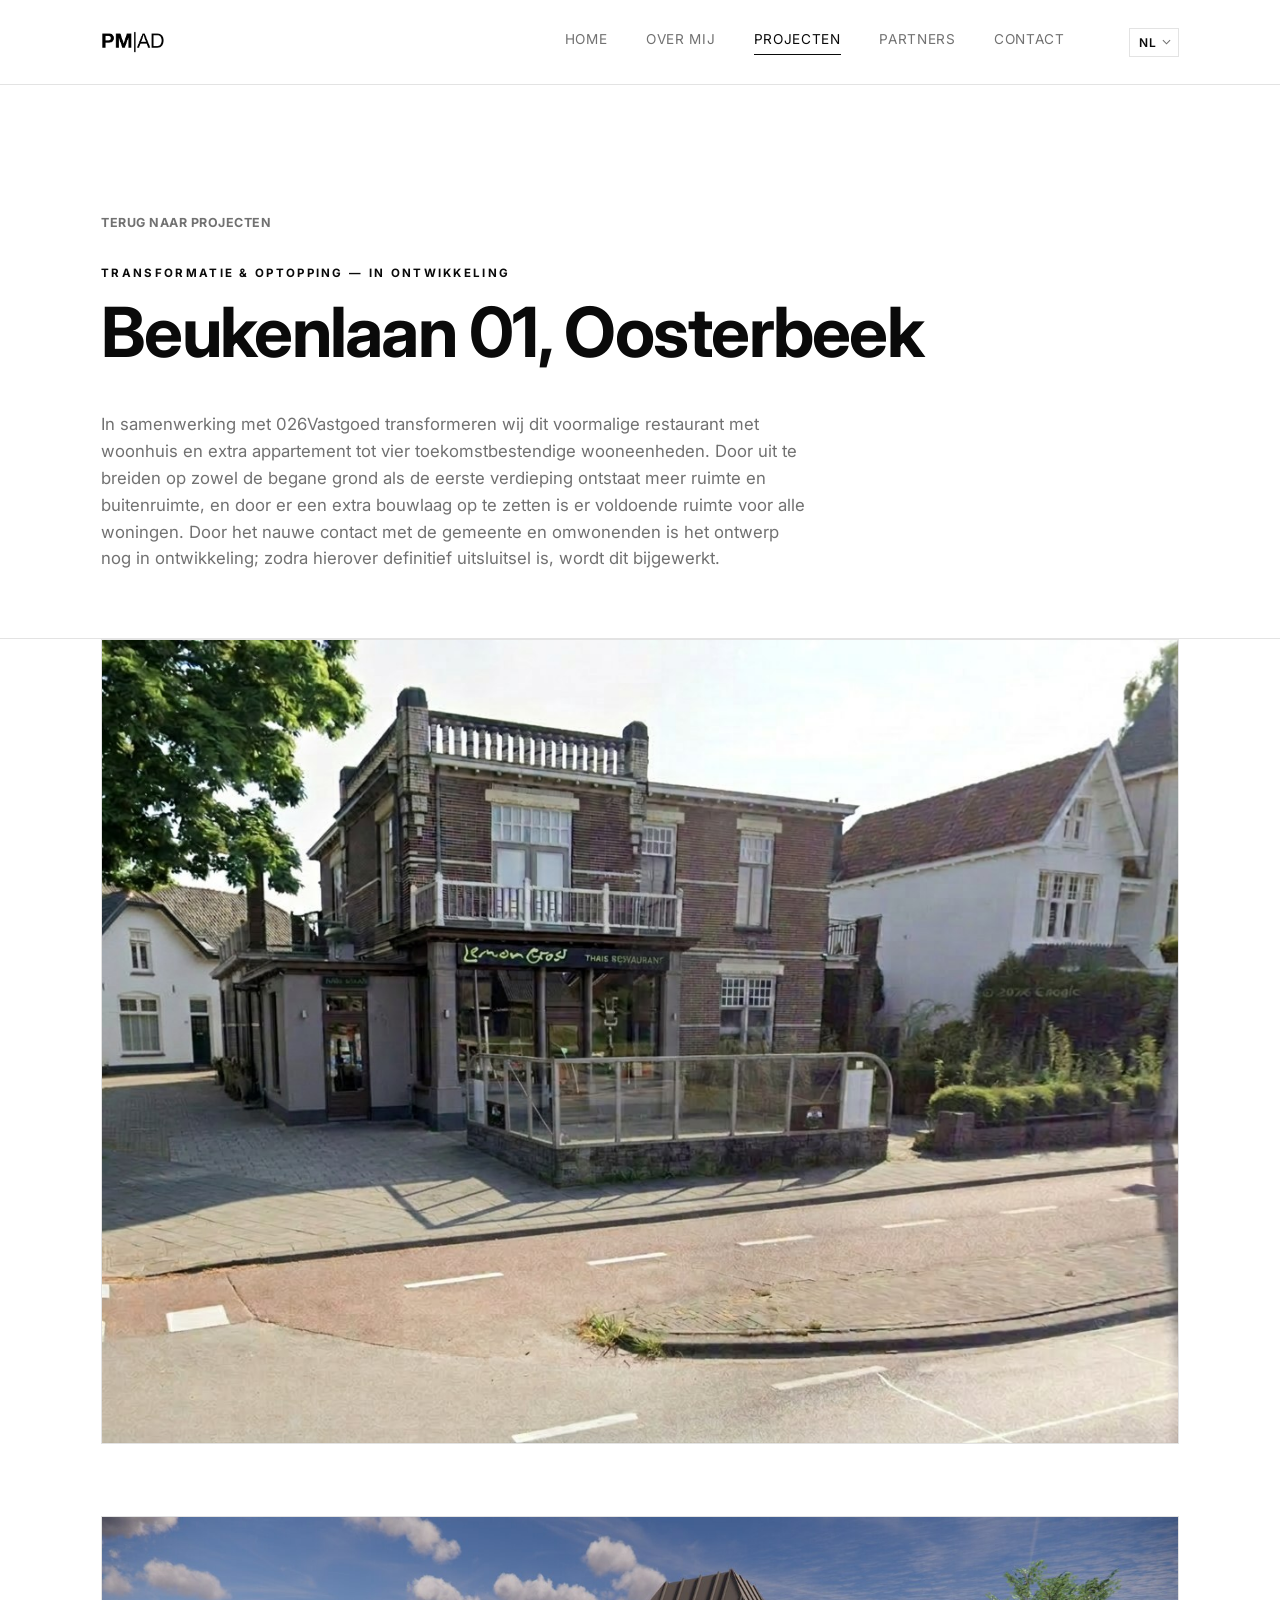
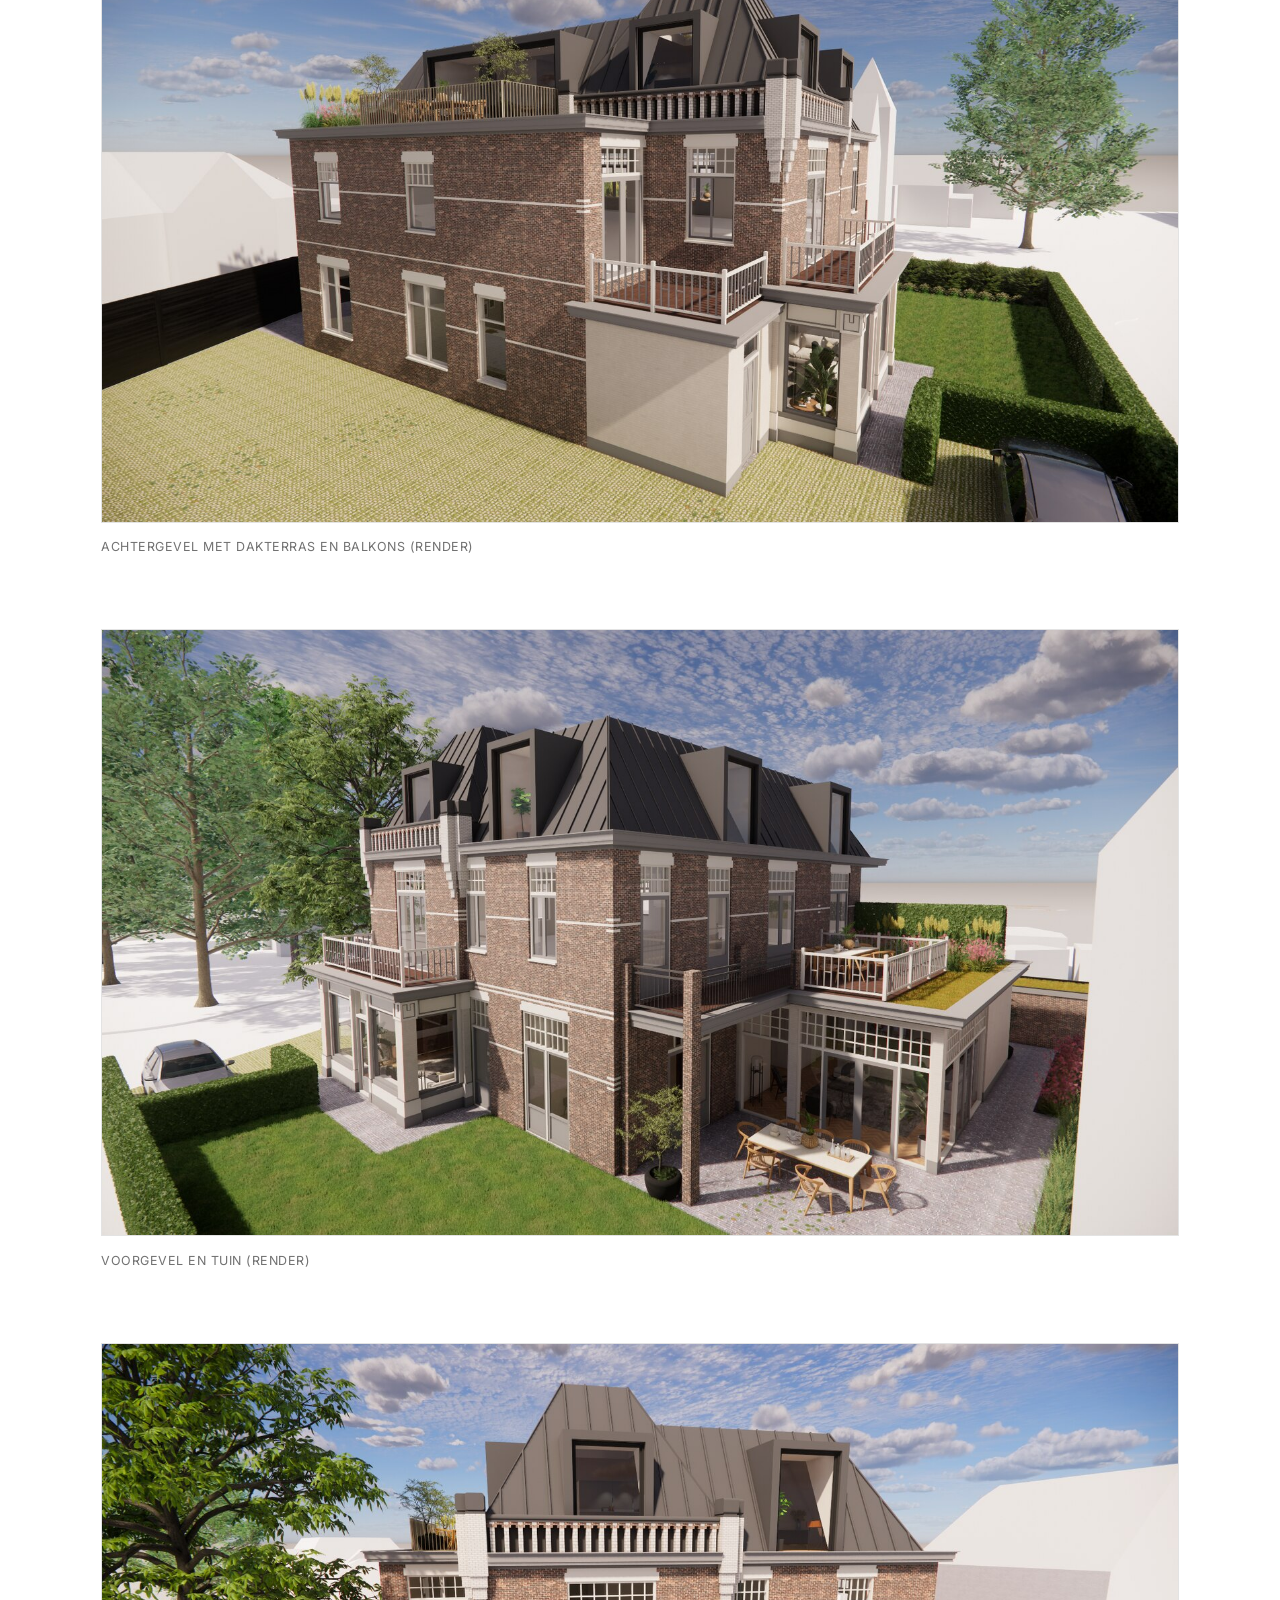
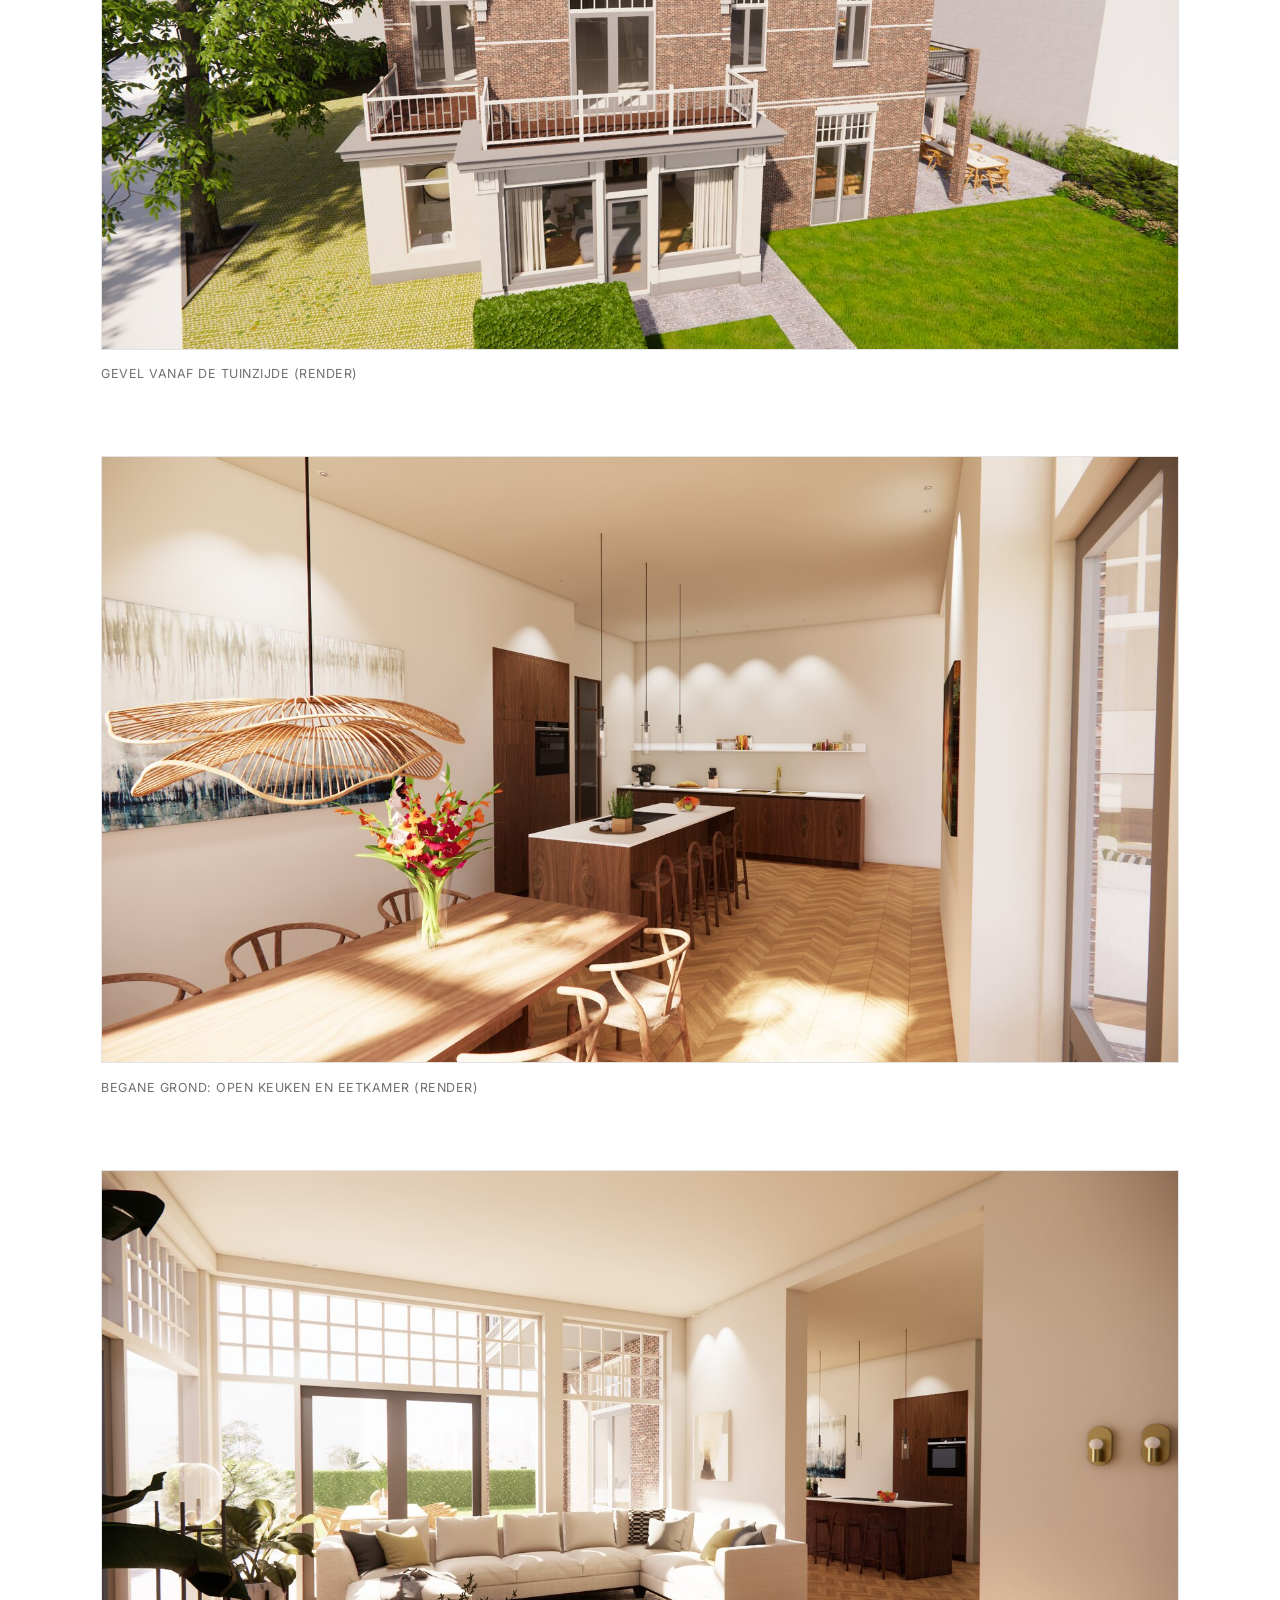
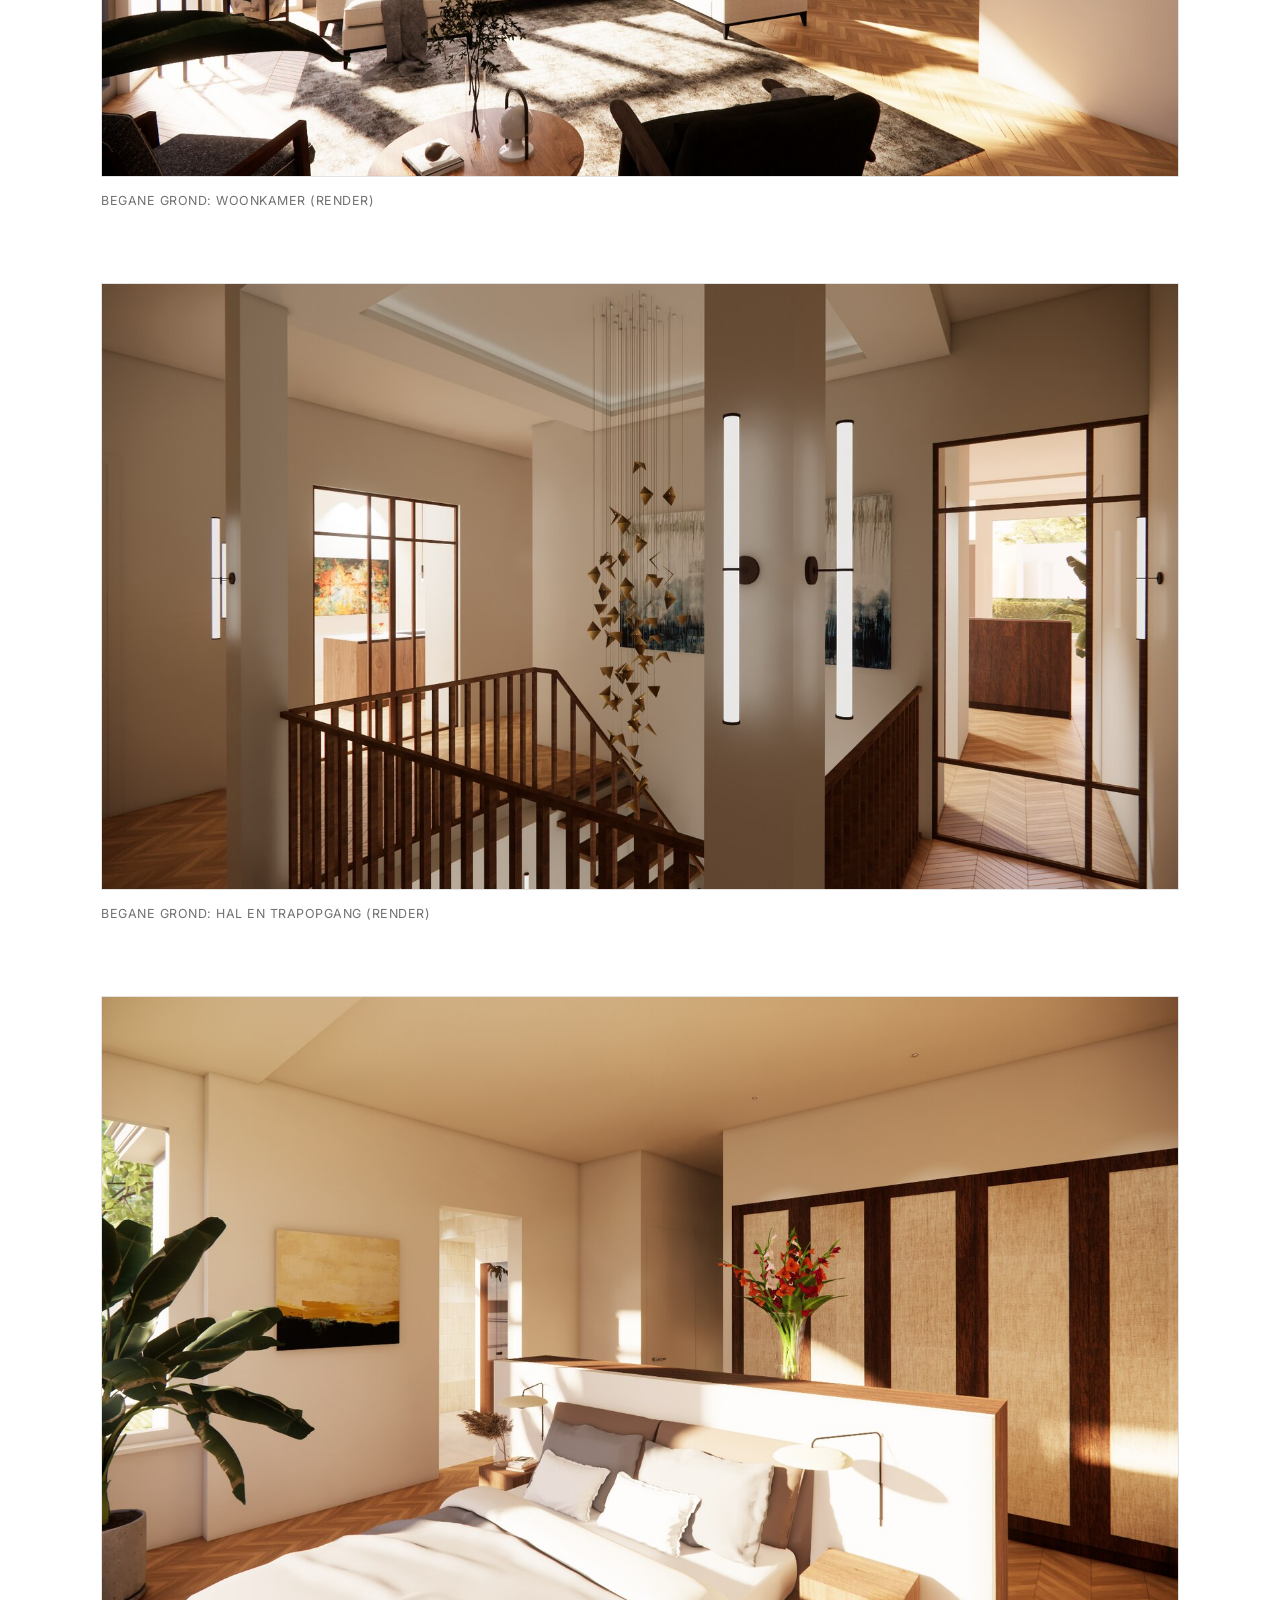
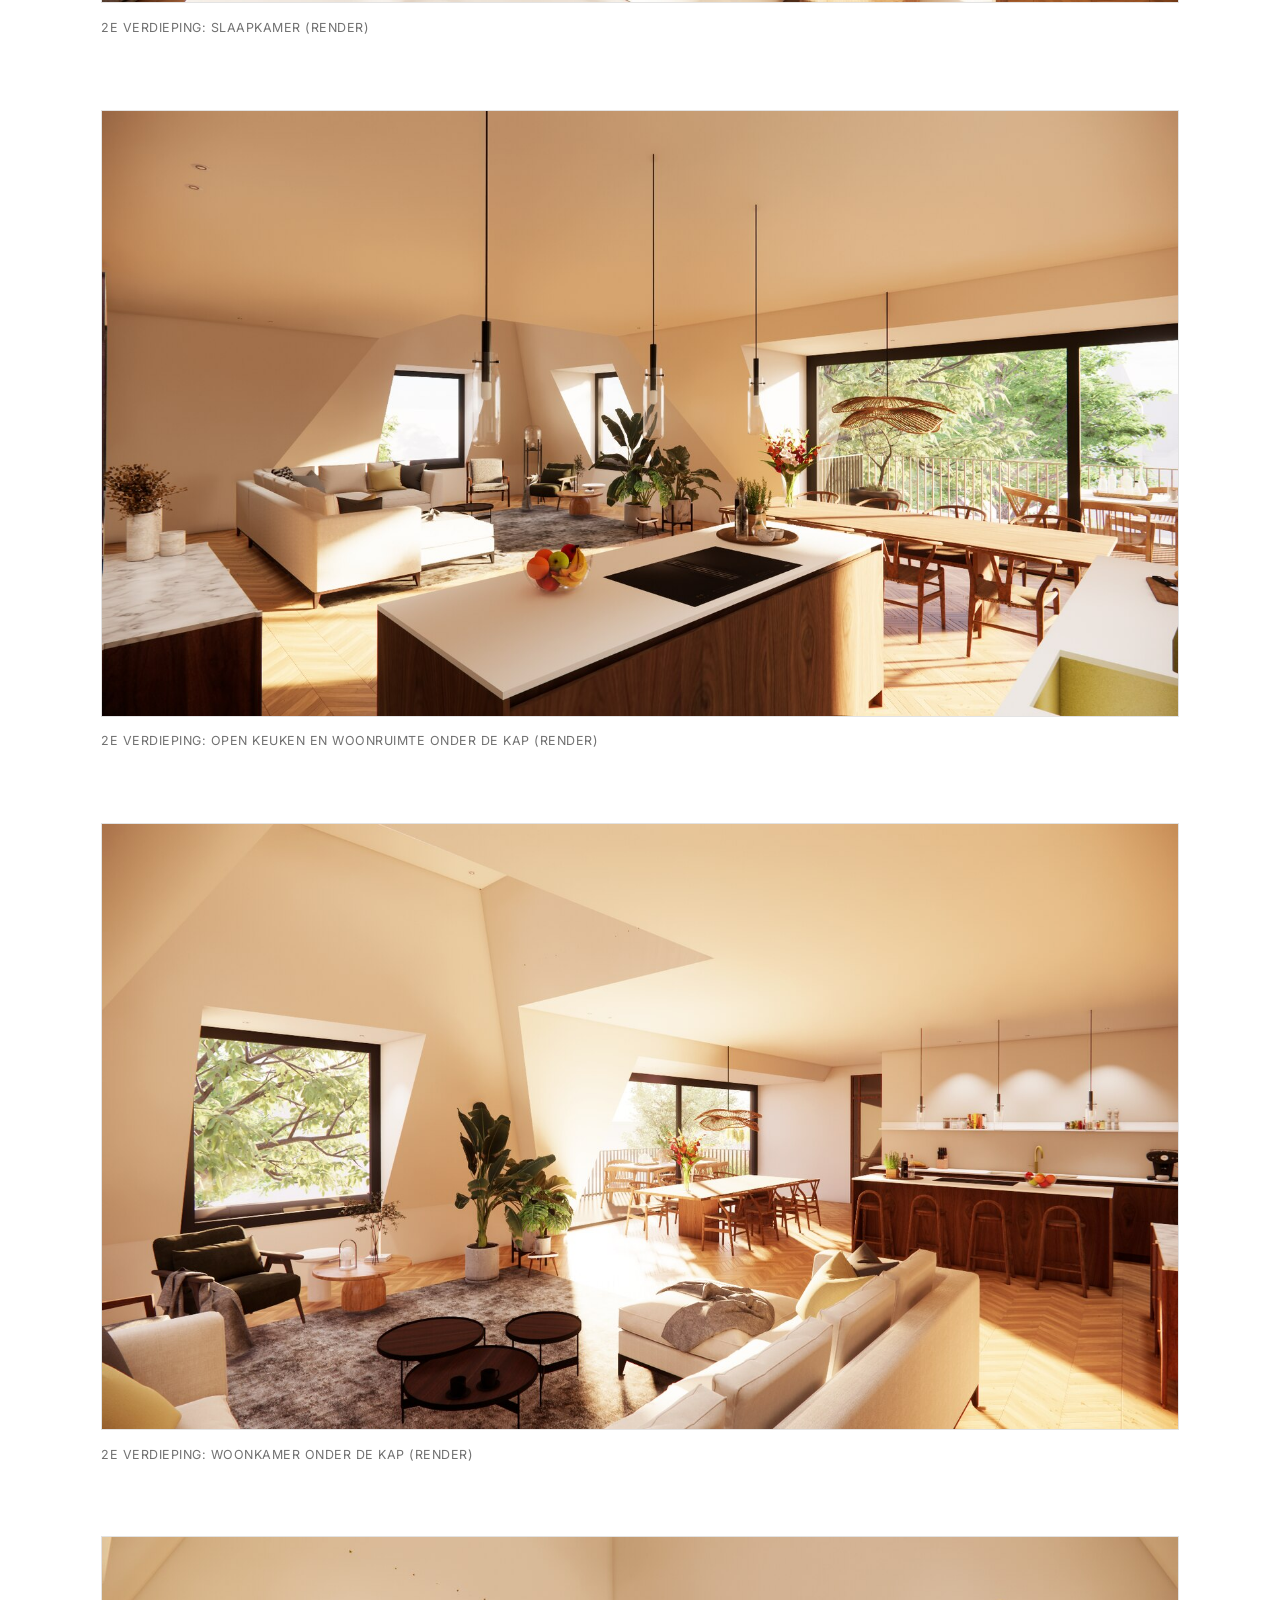
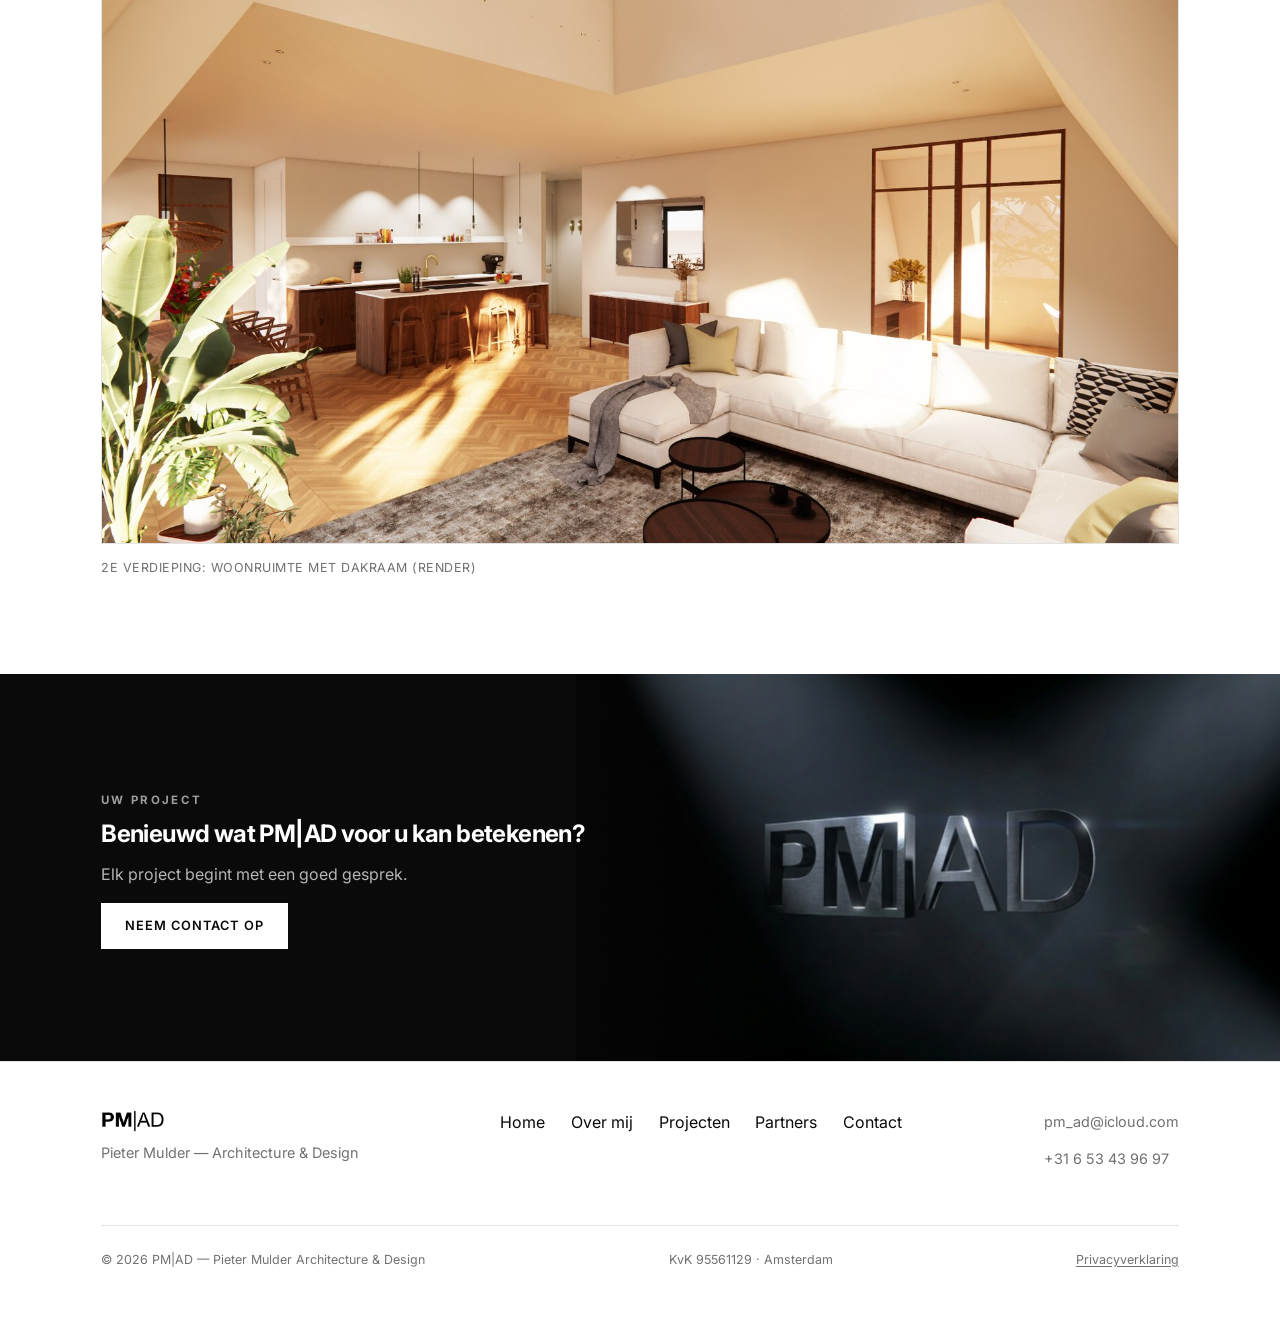
==== commit 5f93d3bb: "Add files via upload" ====
--- a/beukenlaan-01-oosterbeek.html
+++ b/beukenlaan-01-oosterbeek.html
@@ -91,8 +91,8 @@
           <figcaption data-i18n="projects.beukenlaan.d6">Begane grond: hal en trapopgang (render)</figcaption>
         </figure>
         <figure class="reveal">
-          <img src="images/beukenlaan-2e-slaapkamer.jpg" alt="Beukenlaan 01 — 2e verdieping: slaapkamer (render)" loading="lazy">
-          <figcaption data-i18n="projects.beukenlaan.d7">2e verdieping: slaapkamer (render)</figcaption>
+          <img src="images/beukenlaan-2e-slaapkamer.jpg" alt="Beukenlaan 01 — begane grond: slaapkamer (render)" loading="lazy">
+          <figcaption data-i18n="projects.beukenlaan.d7">Begane grond: slaapkamer (render)</figcaption>
         </figure>
         <figure class="reveal">
           <img src="images/beukenlaan-2e-woonruimte.jpg" alt="Beukenlaan 01 — 2e verdieping: open keuken en woonruimte onder de kap (render)" loading="lazy">
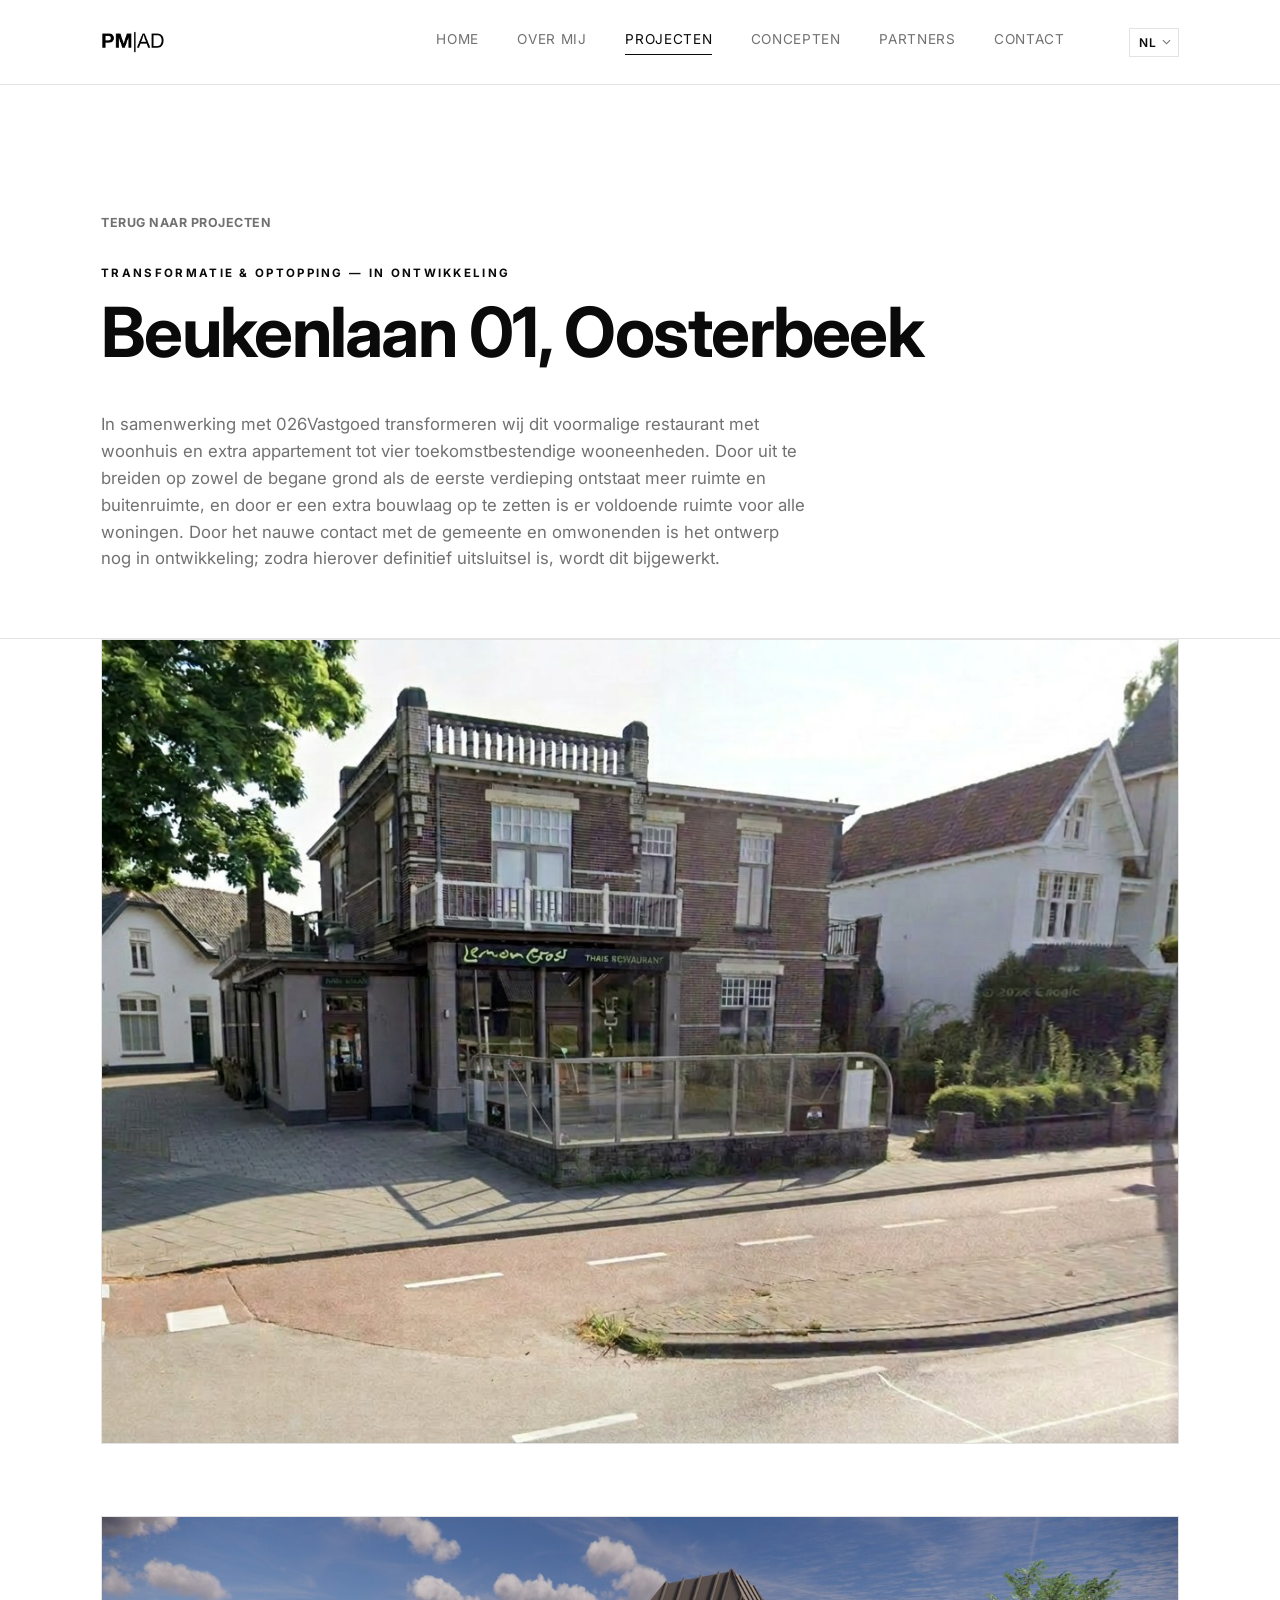
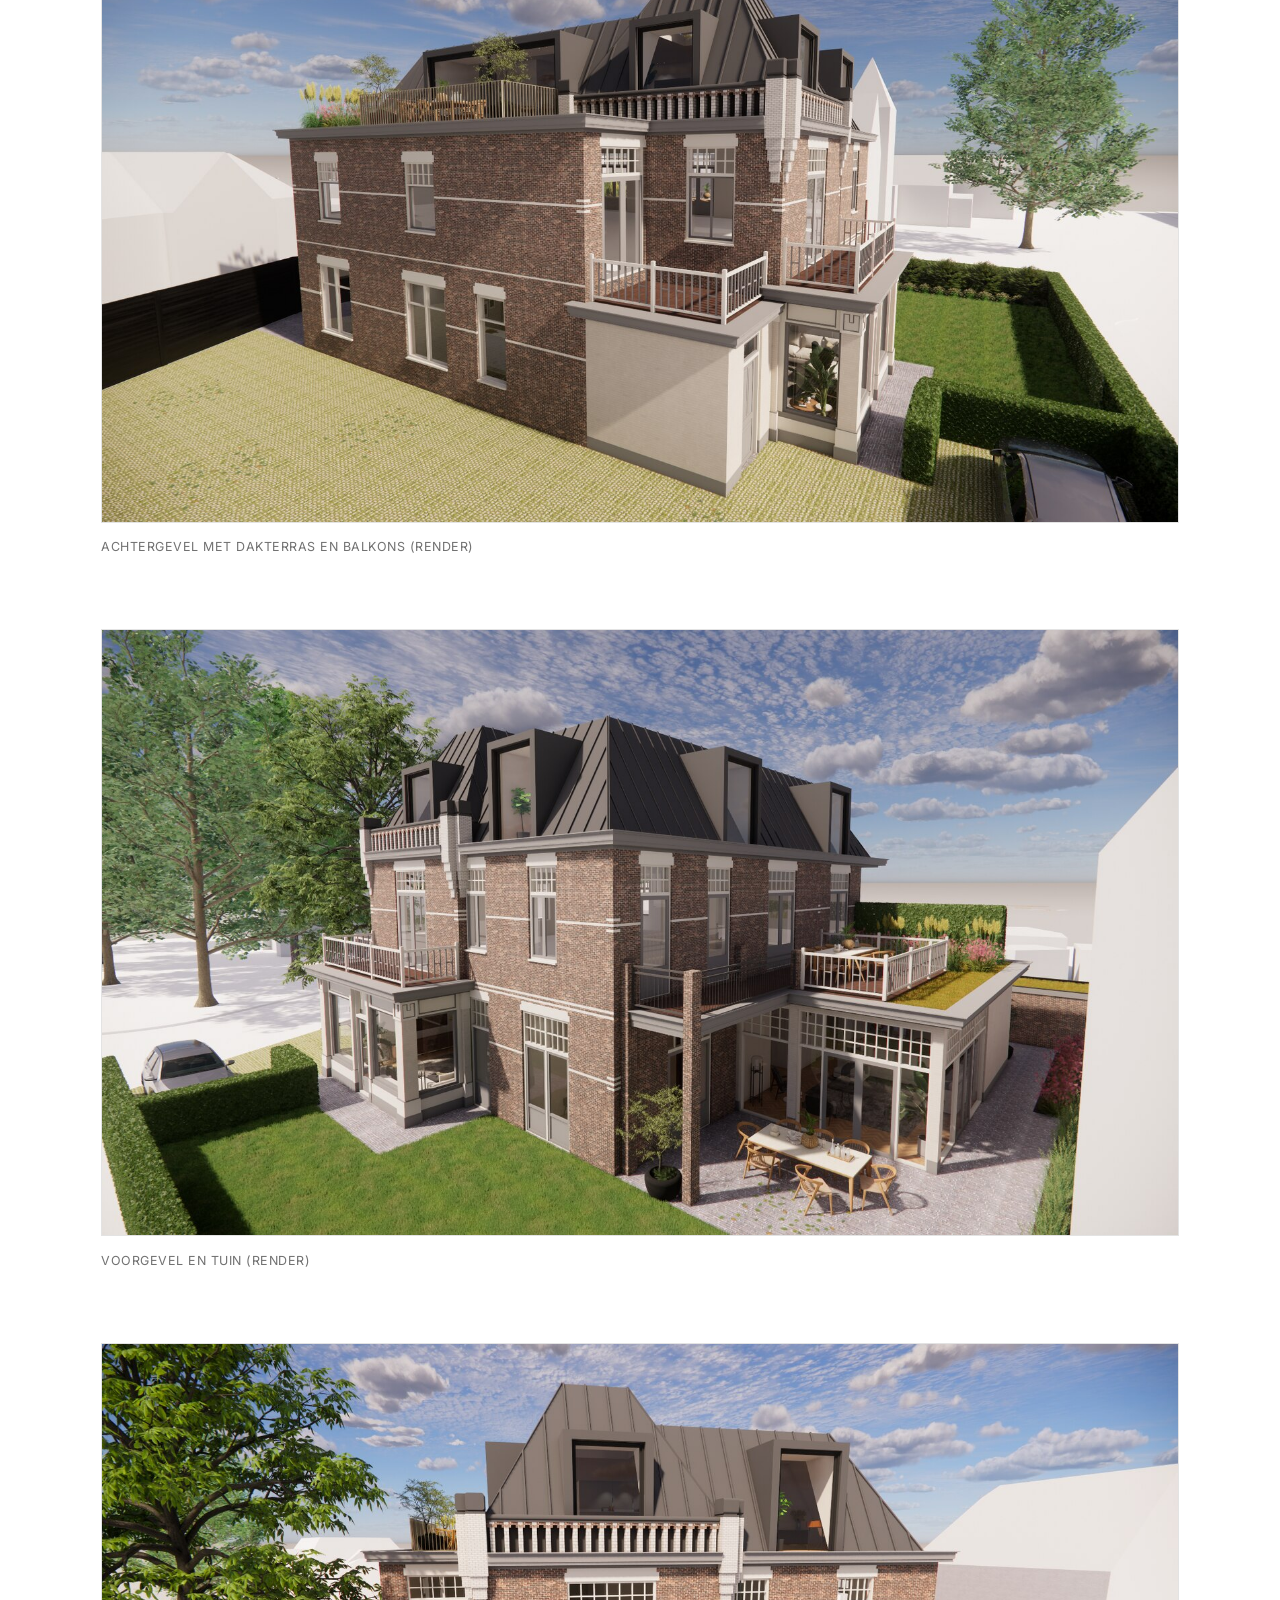
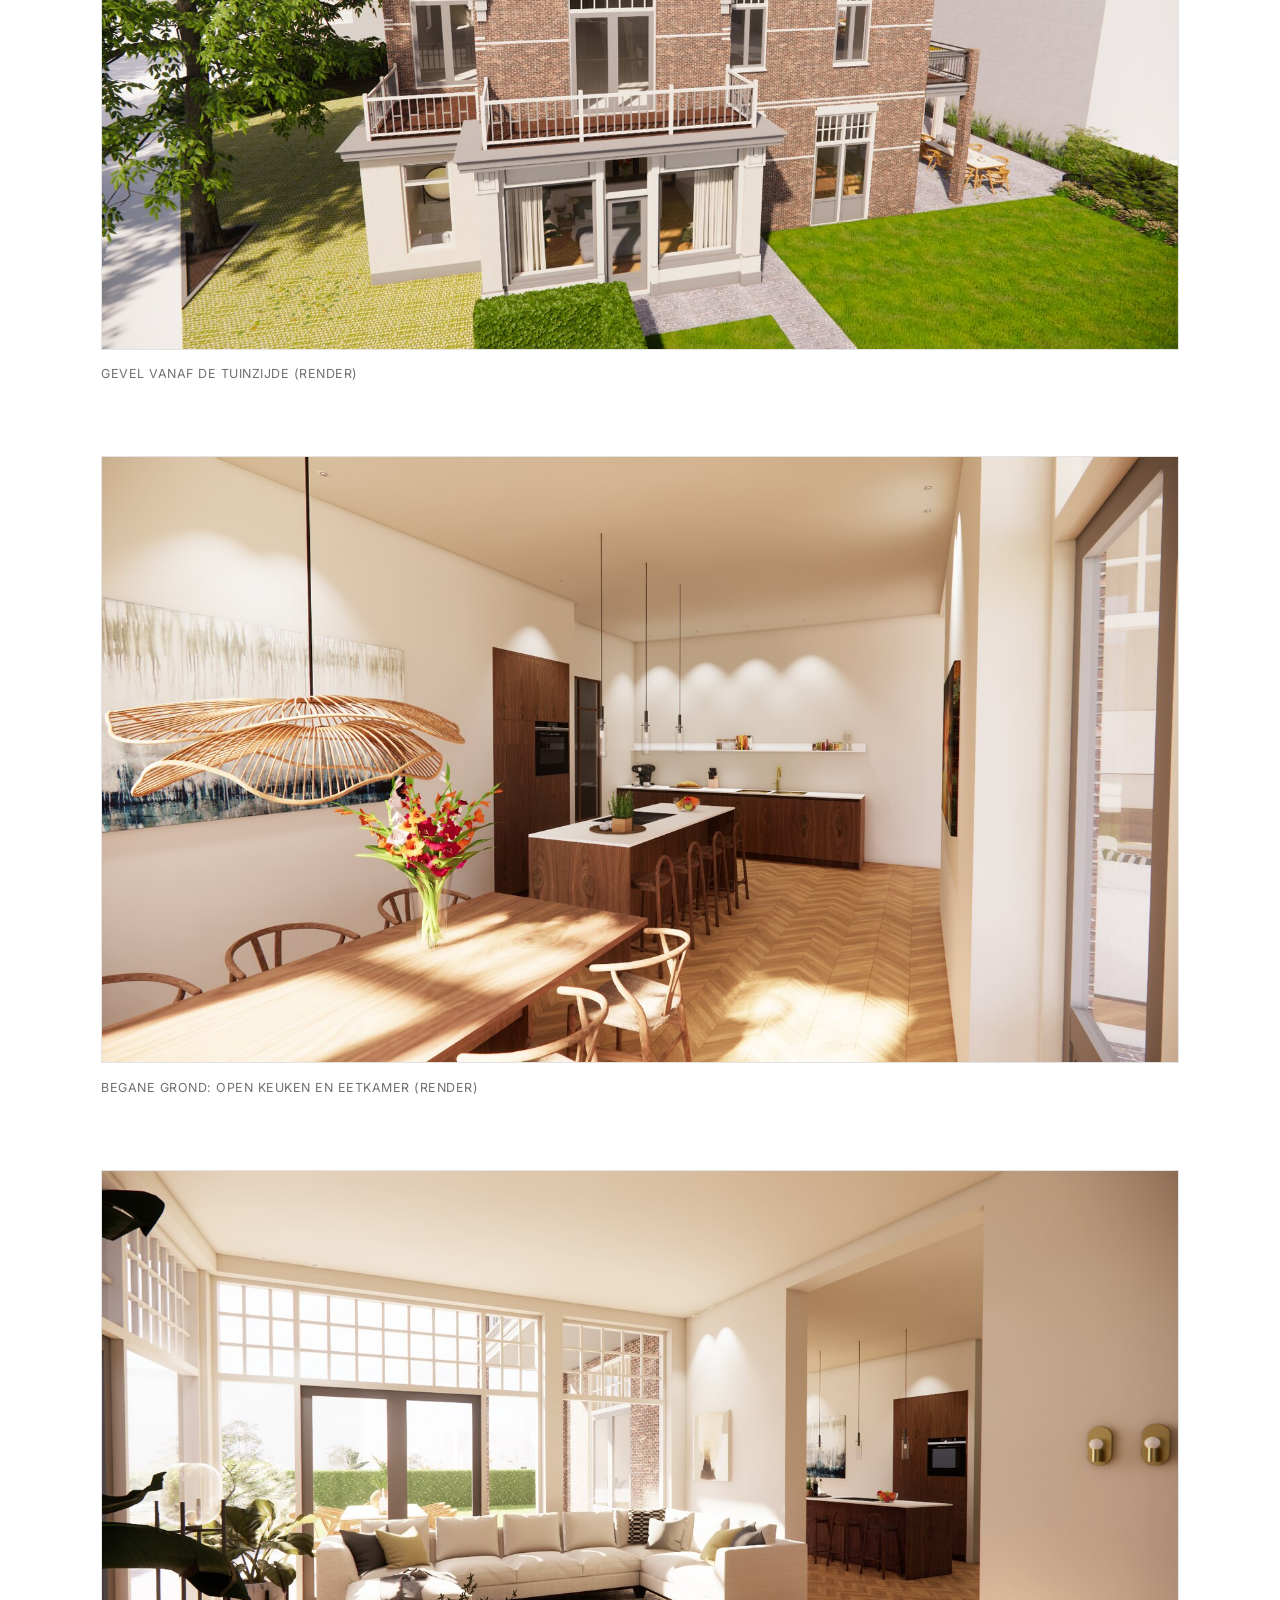
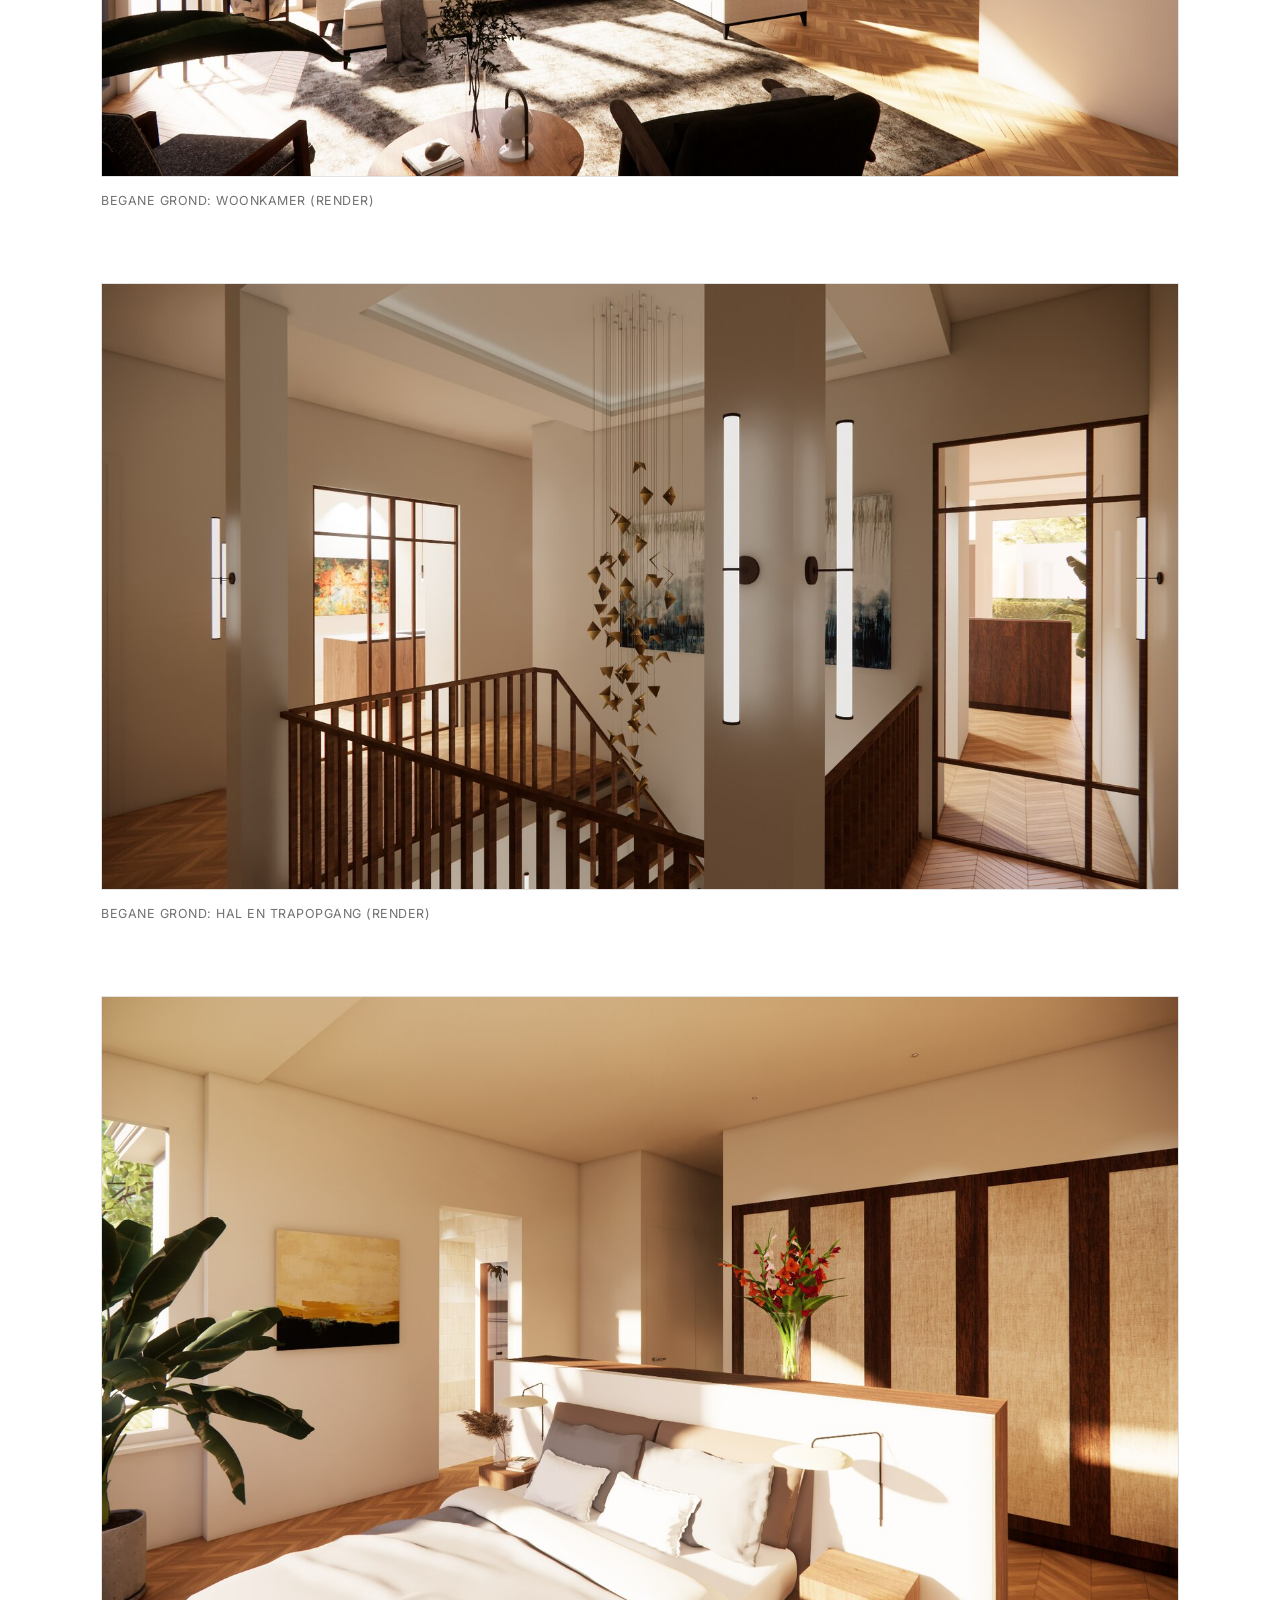
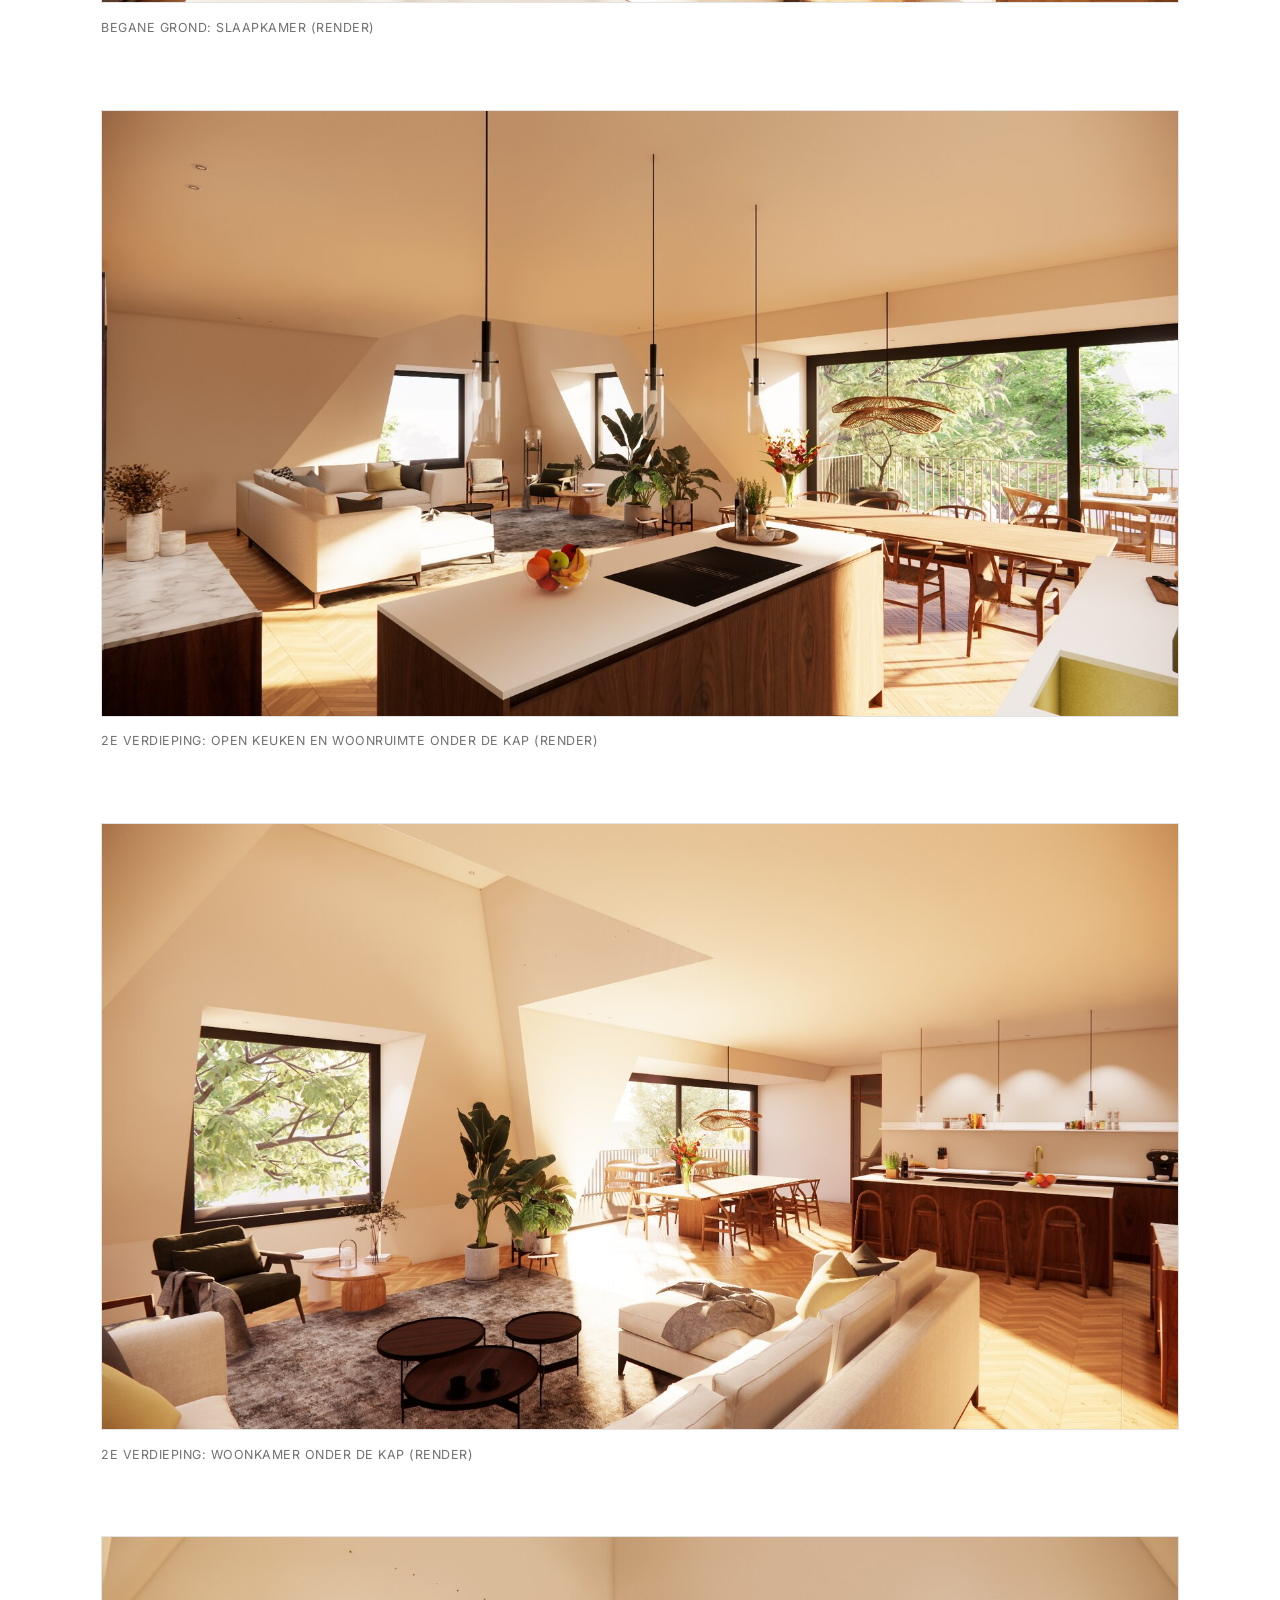
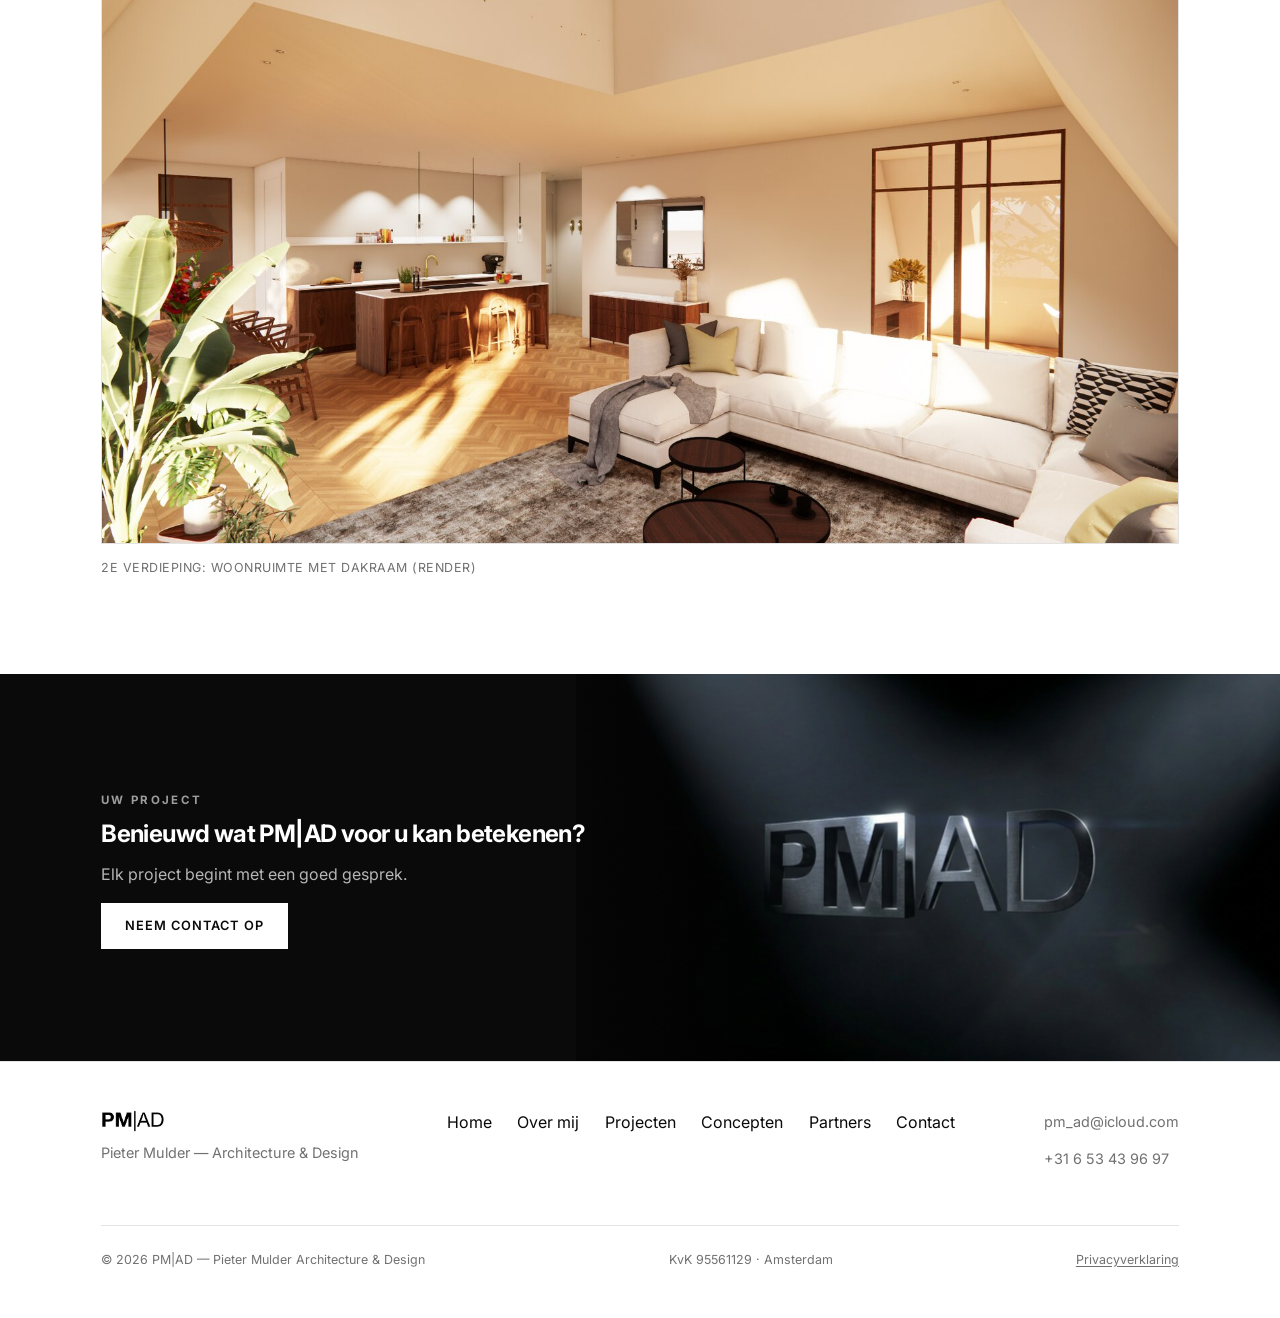
==== commit 27f7674f: "Add files via upload" ====
--- a/beukenlaan-01-oosterbeek.html
+++ b/beukenlaan-01-oosterbeek.html
@@ -36,6 +36,7 @@
       <a href="index.html" data-i18n="nav.home">Home</a>
       <a href="over-mij.html" data-i18n="nav.about">Over mij</a>
       <a href="projecten.html" class="active" data-i18n="nav.projects">Projecten</a>
+      <a href="concepten.html" data-i18n="nav.concepts">Concepten</a>
       <a href="partners.html" data-i18n="nav.partners">Partners</a>
       <a href="contact.html" data-i18n="nav.contact">Contact</a>
       <div class="lang-switch">
@@ -134,6 +135,7 @@
         <a href="index.html" data-i18n="nav.home">Home</a>
         <a href="over-mij.html" data-i18n="nav.about">Over mij</a>
         <a href="projecten.html" data-i18n="nav.projects">Projecten</a>
+        <a href="concepten.html" data-i18n="nav.concepts">Concepten</a>
         <a href="partners.html" data-i18n="nav.partners">Partners</a>
         <a href="contact.html" data-i18n="nav.contact">Contact</a>
       </nav>
--- a/css/style.css
+++ b/css/style.css
@@ -668,6 +668,17 @@
 
 .partner-logo:hover .logo-img--gold,
 .partner-logo:focus-visible .logo-img--gold {
+  opacity: 1;
+}
+
+/* Full-tile logo variant (e.g. JPS Architecten): the artwork already includes
+   its own background, so it fills the card edge-to-edge without padding. */
+.partner-logo--tile img { padding: 0; }
+
+.partner-logo .logo-img--dark { opacity: 0; }
+
+.partner-logo:hover .logo-img--dark,
+.partner-logo:focus-visible .logo-img--dark {
   opacity: 1;
 }
 
